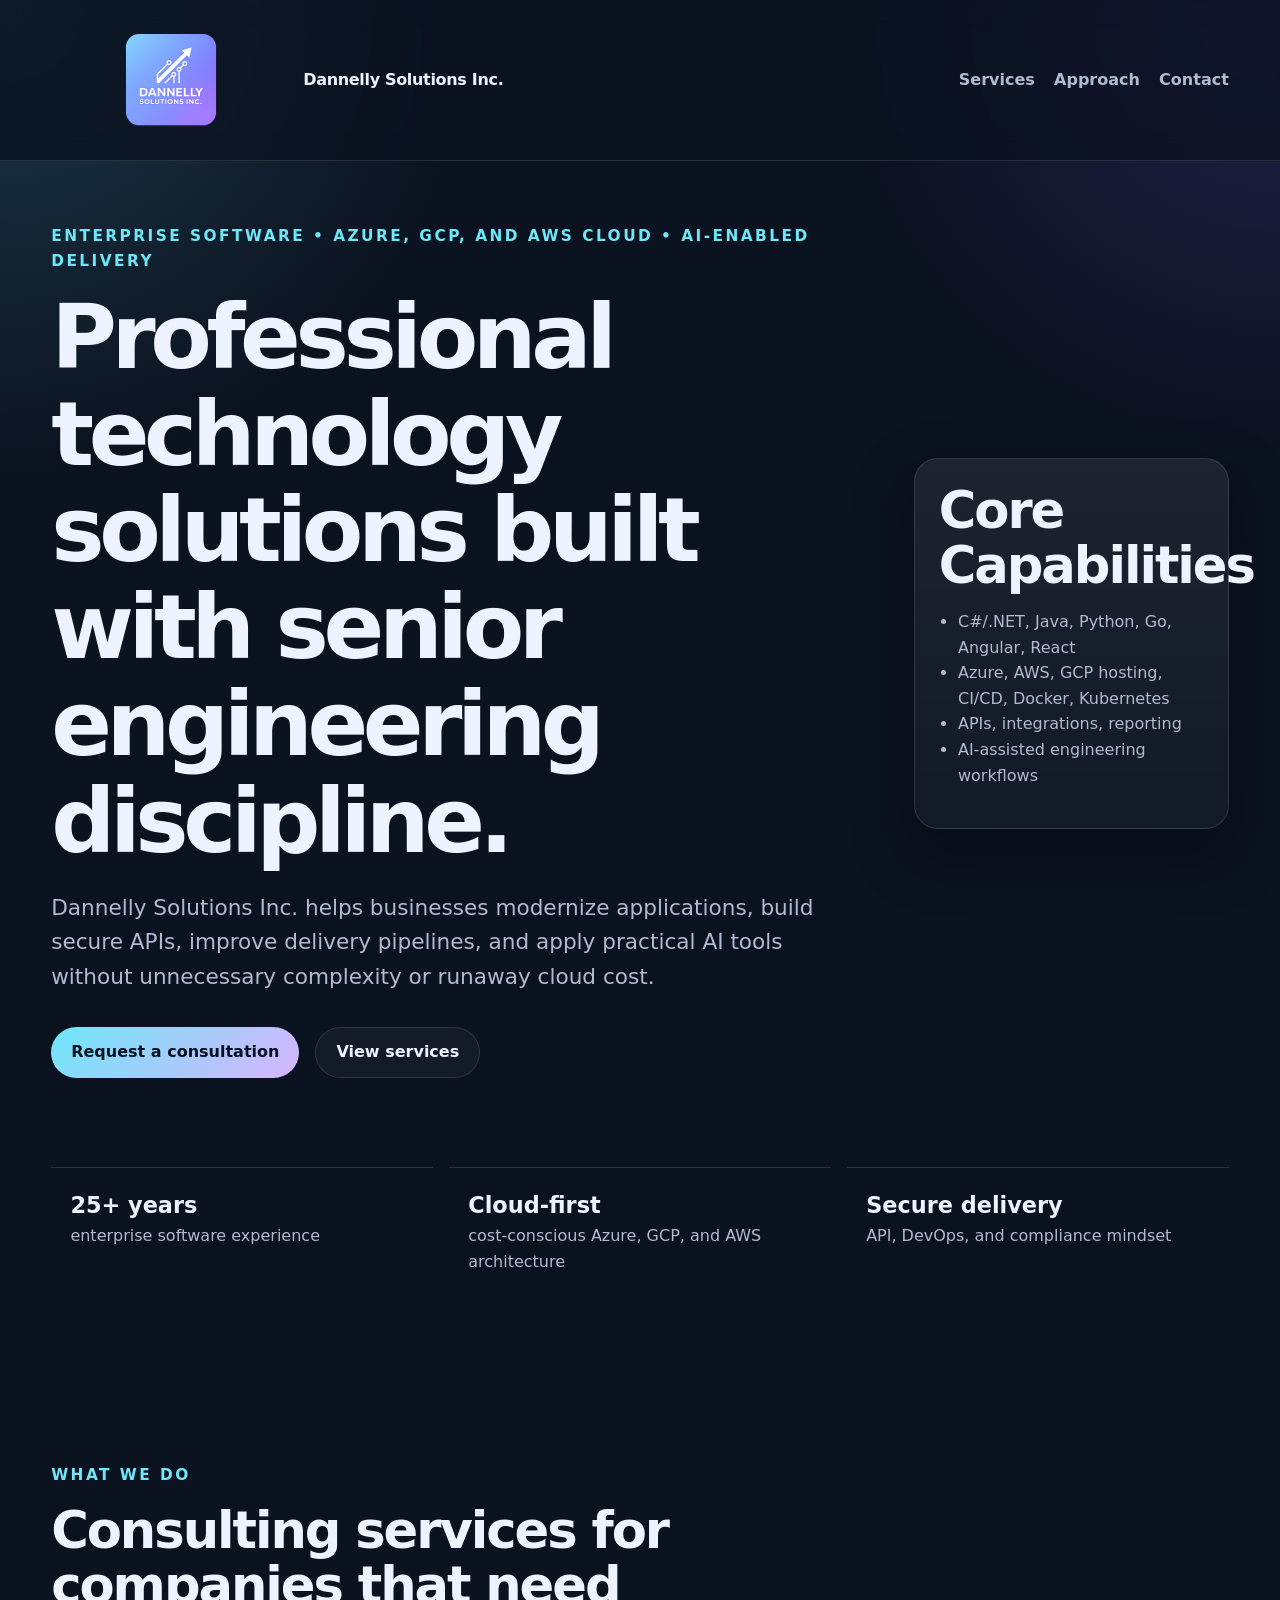
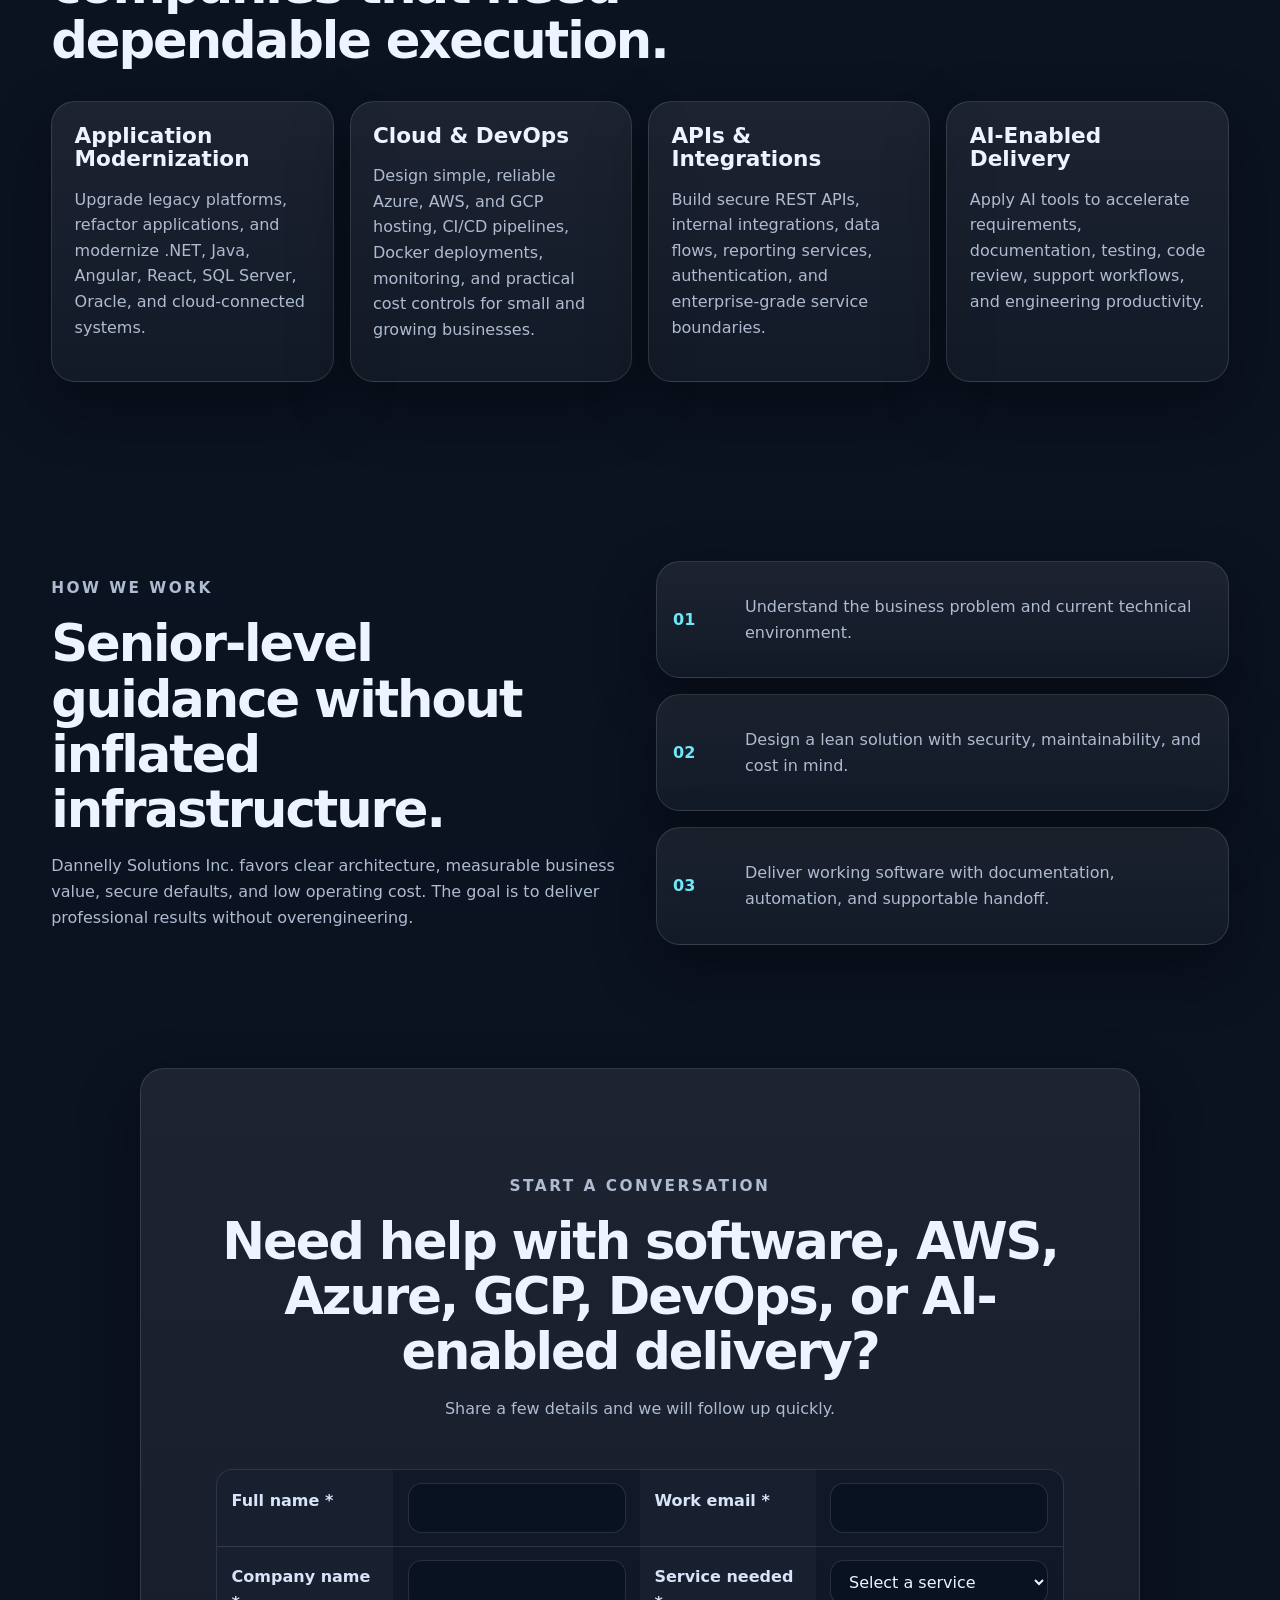
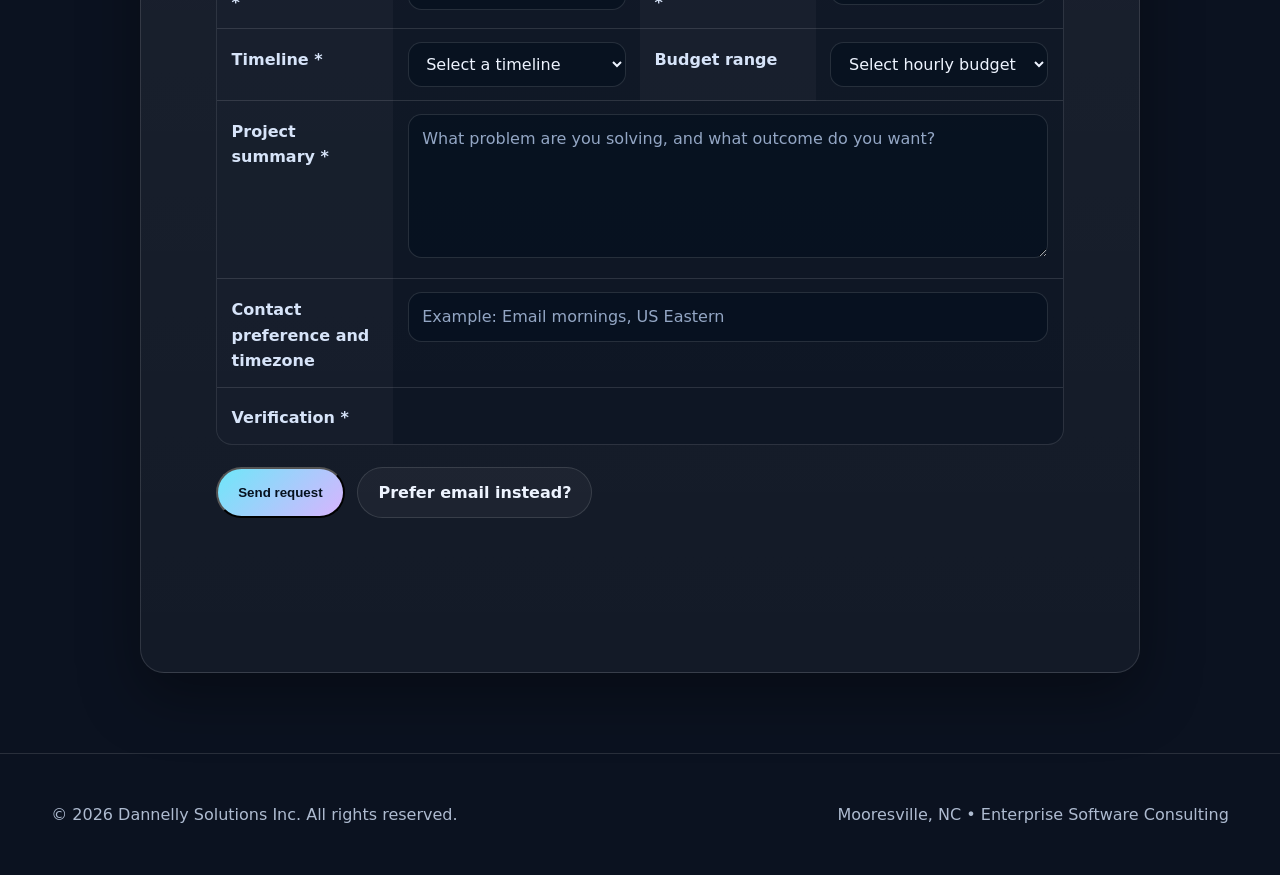
==== index.html @ 86d15da1 "Add Bot Protecter" ====
<!doctype html>
<html lang="en">
<head>
  <meta charset="utf-8" />
  <meta name="viewport" content="width=device-width, initial-scale=1" />
  <title>Dannelly Solutions Inc. | Enterprise Software, Cloud & AI Consulting</title>
  <meta name="description" content="Dannelly Solutions Inc. helps companies build secure enterprise software, cloud platforms, APIs, DevOps pipelines, and practical AI-enabled solutions." />
  <meta name="theme-color" content="#0b1220" />
  <meta property="og:title" content="Dannelly Solutions Inc." />
  <meta property="og:description" content="Enterprise software, cloud, DevOps, and AI consulting built with senior engineering discipline." />
  <meta property="og:type" content="website" />
  <link rel="icon" href="favicon.svg" type="image/svg+xml" />
  <link rel="stylesheet" href="styles.css" />
  <script src="https://challenges.cloudflare.com/turnstile/v0/api.js" async defer></script>
</head>
<!-- Google tag (gtag.js) -->
<script async src="https://www.googletagmanager.com/gtag/js?id=G-MK1NPN5N6N"></script>
<script>
  window.dataLayer = window.dataLayer || [];
  function gtag(){dataLayer.push(arguments);}
  gtag('js', new Date());

  gtag('config', 'G-MK1NPN5N6N');
</script>
<body>
  <a class="skip-link" href="#main-content">Skip to main content</a>
  <header class="site-header">
    <a class="brand" href="#main-content" aria-label="Dannelly Solutions Inc. home">
      <img class="brand-logo" src="images/DannellySolutions_Logo.png" alt="Dannelly Solutions Inc. logo" decoding="async" />
      <span>Dannelly Solutions Inc.</span>
    </a>
    <nav aria-label="Primary navigation">
      <a href="#services">Services</a>
      <a href="#approach">Approach</a>
      <a href="#contact">Contact</a>
    </nav>
  </header>

  <main id="main-content" tabindex="-1">
    <section class="hero">
      <div class="hero-content">
        <p class="eyebrow">Enterprise software • Azure, GCP, and AWS cloud • AI-enabled delivery</p>
        <h1>Professional technology solutions built with senior engineering discipline.</h1>
        <p class="lead">Dannelly Solutions Inc. helps businesses modernize applications, build secure APIs, improve delivery pipelines, and apply practical AI tools without unnecessary complexity or runaway cloud cost.</p>
        <div class="hero-actions">
          <a class="button primary" href="#contact">Request a consultation</a>
          <a class="button secondary" href="#services">View services</a>
        </div>
      </div>
      <aside class="hero-card" aria-label="Core capabilities">
        <h2>Core Capabilities</h2>
        <ul>
          <li>C#/.NET, Java, Python, Go, Angular, React</li>
          <li>Azure, AWS, GCP hosting, CI/CD, Docker, Kubernetes</li>
          <li>APIs, integrations, reporting</li>
          <li>AI-assisted engineering workflows</li>
        </ul>
      </aside>
    </section>

    <section class="trust-strip" aria-label="Company strengths">
      <div><strong>25+ years</strong><span>enterprise software experience</span></div>
      <div><strong>Cloud-first</strong><span>cost-conscious Azure, GCP, and AWS architecture</span></div>
      <div><strong>Secure delivery</strong><span>API, DevOps, and compliance mindset</span></div>
    </section>

    <section id="services" class="section">
      <div class="section-heading">
        <p class="eyebrow">What we do</p>
        <h2>Consulting services for companies that need dependable execution.</h2>
      </div>
      <div class="grid cards">
        <article class="card">
          <h3>Application Modernization</h3>
          <p>Upgrade legacy platforms, refactor applications, and modernize .NET, Java, Angular, React, SQL Server, Oracle, and cloud-connected systems.</p>
        </article>
        <article class="card">
          <h3>Cloud & DevOps</h3>
          <p>Design simple, reliable Azure, AWS, and GCP hosting, CI/CD pipelines, Docker deployments, monitoring, and practical cost controls for small and growing businesses.</p>
        </article>
        <article class="card">
          <h3>APIs & Integrations</h3>
          <p>Build secure REST APIs, internal integrations, data flows, reporting services, authentication, and enterprise-grade service boundaries.</p>
        </article>
        <article class="card">
          <h3>AI-Enabled Delivery</h3>
          <p>Apply AI tools to accelerate requirements, documentation, testing, code review, support workflows, and engineering productivity.</p>
        </article>
      </div>
    </section>

    <section id="approach" class="section split">
      <div>
        <p class="eyebrow">How we work</p>
        <h2>Senior-level guidance without inflated infrastructure.</h2>
        <p>Dannelly Solutions Inc. favors clear architecture, measurable business value, secure defaults, and low operating cost. The goal is to deliver professional results without overengineering.</p>
      </div>
      <div class="steps">
        <div><span>01</span><p>Understand the business problem and current technical environment.</p></div>
        <div><span>02</span><p>Design a lean solution with security, maintainability, and cost in mind.</p></div>
        <div><span>03</span><p>Deliver working software with documentation, automation, and supportable handoff.</p></div>
      </div>
    </section>

    <section class="section cta" id="contact">
      <p class="eyebrow">Start a conversation</p>
      <h2>Need help with software, AWS, Azure, GCP, DevOps, or AI-enabled delivery?</h2>
      <p>Share a few details and we will follow up quickly.</p>
      <form
        id="contact-form"
        class="contact-form"
        data-endpoint="https://mxf6jquxuvpt3nvyy5bwozd43y0zjifv.lambda-url.us-east-1.on.aws/"
        novalidate
      >
        <input type="hidden" id="started-at" name="startedAt" value="" />
        <div class="honeypot-field" aria-hidden="true">
          <label for="company-site">Leave this field empty</label>
          <input type="text" id="company-site" name="companySite" tabindex="-1" autocomplete="off" />
        </div>

        <table class="contact-table">
          <tbody>
            <tr>
              <th scope="row"><label for="full-name">Full name *</label></th>
              <td><input id="full-name" name="fullName" type="text" required minlength="2" maxlength="80" autocomplete="name" /></td>
              <th scope="row"><label for="work-email">Work email *</label></th>
              <td><input id="work-email" name="workEmail" type="email" required maxlength="120" autocomplete="email" /></td>
            </tr>
            <tr>
              <th scope="row"><label for="company-name">Company name *</label></th>
              <td><input id="company-name" name="companyName" type="text" required minlength="2" maxlength="100" autocomplete="organization" /></td>
              <th scope="row"><label for="service-type">Service needed *</label></th>
              <td>
                <select id="service-type" name="serviceType" required>
                  <option value="">Select a service</option>
                  <option value="App modernization">App modernization</option>
                  <option value="Cloud/DevOps">Cloud/DevOps</option>
                  <option value="API/Integration">API/Integration</option>
                  <option value="AI enablement">AI enablement</option>
                  <option value="Other">Other</option>
                </select>
              </td>
            </tr>
            <tr>
              <th scope="row"><label for="timeline">Timeline *</label></th>
              <td>
                <select id="timeline" name="timeline" required>
                  <option value="">Select a timeline</option>
                  <option value="ASAP">ASAP</option>
                  <option value="1-3 months">1-3 months</option>
                  <option value="3-6 months">3-6 months</option>
                  <option value="6+ months">6+ months</option>
                </select>
              </td>
              <th scope="row"><label for="budget-range">Budget range</label></th>
              <td>
                <select id="budget-range" name="budgetRange">
                  <option value="">Select hourly budget range</option>
                  <option value="$75-$99/hr">$75-$99/hr (minimum)</option>
                  <option value="$100-$149/hr">$100-$149/hr</option>
                  <option value="$150-$199/hr">$150-$199/hr</option>
                  <option value="$200+/hr">$200+/hr</option>
                  <option value="Project-based">Project-based (fixed bid)</option>
                  <option value="Not sure">Not sure yet</option>
                </select>
              </td>
            </tr>
            <tr>
              <th scope="row"><label for="project-summary">Project summary *</label></th>
              <td colspan="3">
                <textarea
                  id="project-summary"
                  name="projectSummary"
                  required
                  minlength="20"
                  maxlength="1500"
                  placeholder="What problem are you solving, and what outcome do you want?"
                ></textarea>
              </td>
            </tr>
            <tr>
              <th scope="row"><label for="contact-preference">Contact preference and timezone</label></th>
              <td colspan="3">
                <input
                  id="contact-preference"
                  name="contactPreference"
                  type="text"
                  maxlength="120"
                  placeholder="Example: Email mornings, US Eastern"
                />
              </td>
            </tr>
            <tr>
              <th scope="row"><label for="turnstile-widget">Verification *</label></th>
              <td colspan="3">
                <div
                  id="turnstile-widget"
                  class="cf-turnstile"
                  data-sitekey="REPLACE_WITH_TURNSTILE_SITE_KEY"
                  data-theme="dark"
                  data-response-field-name="cf-turnstile-response"
                ></div>
              </td>
            </tr>
          </tbody>
        </table>

        <div class="contact-form-actions">
          <button class="button primary" type="submit">Send request</button>
          <a class="button secondary" href="mailto:robert.dannelly@dannellysolutions.com?subject=Consulting%20Request%20-%20Dannelly%20Solutions%20Inc.">Prefer email instead?</a>
        </div>
        <p id="contact-status" class="contact-status" role="status" aria-live="polite"></p>
      </form>
    </section>
  </main>

  <footer>
    <p>© <span id="year"></span> Dannelly Solutions Inc. All rights reserved.</p>
    <p>Mooresville, NC • Enterprise Software Consulting</p>
  </footer>
  <script src="script.js"></script>
</body>
</html>
---- styles.css ----
:root {
  --bg: #0b1220;
  --panel: #121b2e;
  --panel-2: #172238;
  --text: #eef4ff;
  --muted: #aebbd0;
  --brand: #6ee7f9;
  --brand-2: #8b5cf6;
  --line: rgba(255,255,255,.12);
  --shadow: 0 24px 60px rgba(0,0,0,.35);
}
* { box-sizing: border-box; }
html { scroll-behavior: smooth; }
body {
  margin: 0;
  font-family: Inter, ui-sans-serif, system-ui, -apple-system, BlinkMacSystemFont, "Segoe UI", sans-serif;
  color: var(--text);
  background:
    radial-gradient(circle at top left, rgba(110,231,249,.18), transparent 30rem),
    radial-gradient(circle at top right, rgba(139,92,246,.20), transparent 28rem),
    var(--bg);
  line-height: 1.6;
}
a { color: inherit; text-decoration: none; }
.skip-link {
  position: absolute;
  left: 1rem;
  top: -4rem;
  z-index: 100;
  background: #ffffff;
  color: #06111f;
  padding: .65rem .9rem;
  border-radius: .5rem;
  font-weight: 700;
  border: 2px solid #06111f;
}
.skip-link:focus {
  top: 1rem;
}
:focus-visible {
  outline: 3px solid #6ee7f9;
  outline-offset: 3px;
}
.button:focus-visible,
.brand:focus-visible {
  outline-offset: 5px;
}
.section[id],
.cta[id] {
  scroll-margin-top: 7rem;
}
.site-header {
  position: sticky; top: 0; z-index: 10;
  display: flex; align-items: center; justify-content: space-between;
  padding: 1rem clamp(1rem, 4vw, 4rem);
  backdrop-filter: blur(14px);
  background: rgba(11,18,32,.78);
  border-bottom: 1px solid var(--line);
}
.brand { display: flex; align-items: center; gap: .75rem; font-weight: 800; letter-spacing: -.02em; }
.brand-logo {
  display: block;
  width: clamp(10rem, 26vw, 15rem);
  height: auto;
  max-height: 8rem;
  object-fit: contain;
}
.brand-mark {
  display: grid; place-items: center; width: 2.5rem; height: 2.5rem; border-radius: .8rem;
  background: linear-gradient(135deg, var(--brand), var(--brand-2)); color: #06111f; font-weight: 900;
}
nav { display: flex; gap: 1.2rem; color: var(--muted); font-weight: 600; }
nav a:hover { color: var(--text); }
nav a:focus-visible,
nav a:hover {
  text-decoration: underline;
  text-underline-offset: .2rem;
}
.hero {
  min-height: 78vh;
  display: grid; grid-template-columns: minmax(0, 1.45fr) minmax(18rem, .55fr); gap: 2rem;
  align-items: center;
  padding: clamp(1.5rem, 4vw, 3rem) clamp(1rem, 4vw, 4rem) clamp(3rem, 7vw, 7rem);
}
.eyebrow { color: var(--brand); text-transform: uppercase; font-size: .96rem; letter-spacing: .16em; font-weight: 800; }
h1, h2, h3 { line-height: 1.08; margin: 0 0 1rem; }
h1 { font-size: clamp(2.6rem, 7vw, 5.7rem); letter-spacing: -.06em; max-width: 1000px; }
h2 { font-size: clamp(2rem, 4vw, 3.4rem); letter-spacing: -.04em; }
h3 { font-size: 1.35rem; }
.lead { font-size: clamp(1.1rem, 2vw, 1.35rem); max-width: 800px; color: var(--muted); }
.hero-actions { display: flex; gap: 1rem; flex-wrap: wrap; margin-top: 2rem; }
.button { display: inline-flex; align-items: center; justify-content: center; min-height: 3.2rem; padding: 0 1.25rem; border-radius: 999px; font-weight: 800; }
.button.primary { color: #06111f; background: linear-gradient(135deg, var(--brand), #d8b4fe); }
.button.secondary { border: 1px solid var(--line); color: var(--text); background: rgba(255,255,255,.04); }
.hero-card, .card, .cta, .steps div {
  background: linear-gradient(180deg, rgba(255,255,255,.075), rgba(255,255,255,.035));
  border: 1px solid var(--line); border-radius: 1.5rem; box-shadow: var(--shadow);
}
.hero-card { padding: 1.5rem; }
.hero-card ul { padding-left: 1.2rem; color: var(--muted); }
.trust-strip {
  display: grid; grid-template-columns: repeat(3, 1fr); gap: 1rem;
  padding: 0 clamp(1rem, 4vw, 4rem) 4rem;
}
.trust-strip div { padding: 1.2rem; border-top: 1px solid var(--line); }
.trust-strip strong { display: block; font-size: 1.4rem; }
.trust-strip span { color: var(--muted); }
.section { padding: clamp(3rem, 7vw, 6rem) clamp(1rem, 4vw, 4rem); }
.section-heading { max-width: 860px; margin-bottom: 2rem; }
.grid.cards { display: grid; grid-template-columns: repeat(4, 1fr); gap: 1rem; }
.card { padding: 1.4rem; }
.card p, .split p, .cta p { color: var(--muted); }
.split { display: grid; grid-template-columns: 1fr 1fr; gap: 2rem; align-items: start; }
.steps { display: grid; gap: 1rem; }
.steps div { display: grid; grid-template-columns: 3.5rem 1fr; gap: 1rem; padding: 1rem; align-items: center; }
.steps span { color: var(--brand); font-weight: 900; }
.cta { text-align: center; max-width: 1000px; margin: 2rem auto 5rem; }
.contact-form {
  margin-top: 1.5rem;
  display: grid;
  gap: 1rem;
  text-align: left;
  padding: 1.5rem;
}
.honeypot-field {
  position: absolute;
  left: -9999px;
  width: 1px;
  height: 1px;
  overflow: hidden;
}
.contact-table {
  width: 100%;
  border-collapse: separate;
  border-spacing: 0;
  border: 1px solid var(--line);
  border-radius: 1rem;
  overflow: hidden;
  background: rgba(6,17,31,.4);
}
.contact-table th,
.contact-table td {
  padding: .8rem .9rem;
  border-bottom: 1px solid var(--line);
  vertical-align: top;
}
.contact-table tr:last-child th,
.contact-table tr:last-child td {
  border-bottom: none;
}
.contact-table th {
  width: 20%;
  min-width: 11rem;
  text-align: left;
  font-weight: 700;
  color: #d7e4f9;
  background: rgba(255,255,255,.03);
}
.contact-table td {
  width: 30%;
}
.contact-table label {
  display: inline-block;
  margin-top: .3rem;
}
.contact-form input,
.contact-form select,
.contact-form textarea {
  width: 100%;
  min-height: 2.75rem;
  border-radius: .85rem;
  border: 1px solid var(--line);
  background: rgba(6,17,31,.75);
  color: var(--text);
  padding: .7rem .85rem;
  font: inherit;
}
.contact-form textarea {
  min-height: 9rem;
  resize: vertical;
}
.contact-form input::placeholder,
.contact-form textarea::placeholder {
  color: #93a6c4;
}
.contact-form input:focus,
.contact-form select:focus,
.contact-form textarea:focus {
  border-color: var(--brand);
  box-shadow: 0 0 0 3px rgba(110,231,249,.15);
  outline: none;
}
.contact-form-actions {
  display: flex;
  gap: .8rem;
  flex-wrap: wrap;
  margin-top: .4rem;
}
.contact-form button[disabled] {
  opacity: .65;
  cursor: progress;
}
.contact-status {
  min-height: 1.5rem;
  margin: 0;
  color: var(--muted);
  font-weight: 600;
}
.contact-status.is-success {
  color: #8ef7b0;
}
.contact-status.is-error {
  color: #ff9b9b;
}
footer { display: flex; justify-content: space-between; gap: 1rem; padding: 2rem clamp(1rem, 4vw, 4rem); border-top: 1px solid var(--line); color: var(--muted); flex-wrap: wrap; }
@media (max-width: 900px) {
  .site-header {
    flex-wrap: wrap;
    align-items: flex-start;
    gap: .75rem;
  }
  .hero, .split { grid-template-columns: 1fr; }
  .grid.cards, .trust-strip { grid-template-columns: 1fr; }
  .contact-table,
  .contact-table tbody,
  .contact-table tr,
  .contact-table th,
  .contact-table td {
    display: block;
    width: 100%;
  }
  .contact-table tr {
    border-bottom: 1px solid var(--line);
  }
  .contact-table tr:last-child {
    border-bottom: none;
  }
  .contact-table th,
  .contact-table td {
    border-bottom: none;
    padding: .55rem .65rem;
  }
  .contact-table th {
    min-width: 0;
    background: transparent;
    color: #deebff;
    padding-top: .9rem;
  }
  nav {
    display: flex;
    width: 100%;
    gap: .9rem;
    flex-wrap: wrap;
    justify-content: flex-start;
  }
  .brand-logo {
    width: clamp(9.5rem, 38vw, 12rem);
    max-height: 3.4rem;
  }
}

@media (prefers-reduced-motion: reduce) {
  html {
    scroll-behavior: auto;
  }
  *, *::before, *::after {
    animation-duration: .01ms !important;
    animation-iteration-count: 1 !important;
    transition-duration: .01ms !important;
  }
}
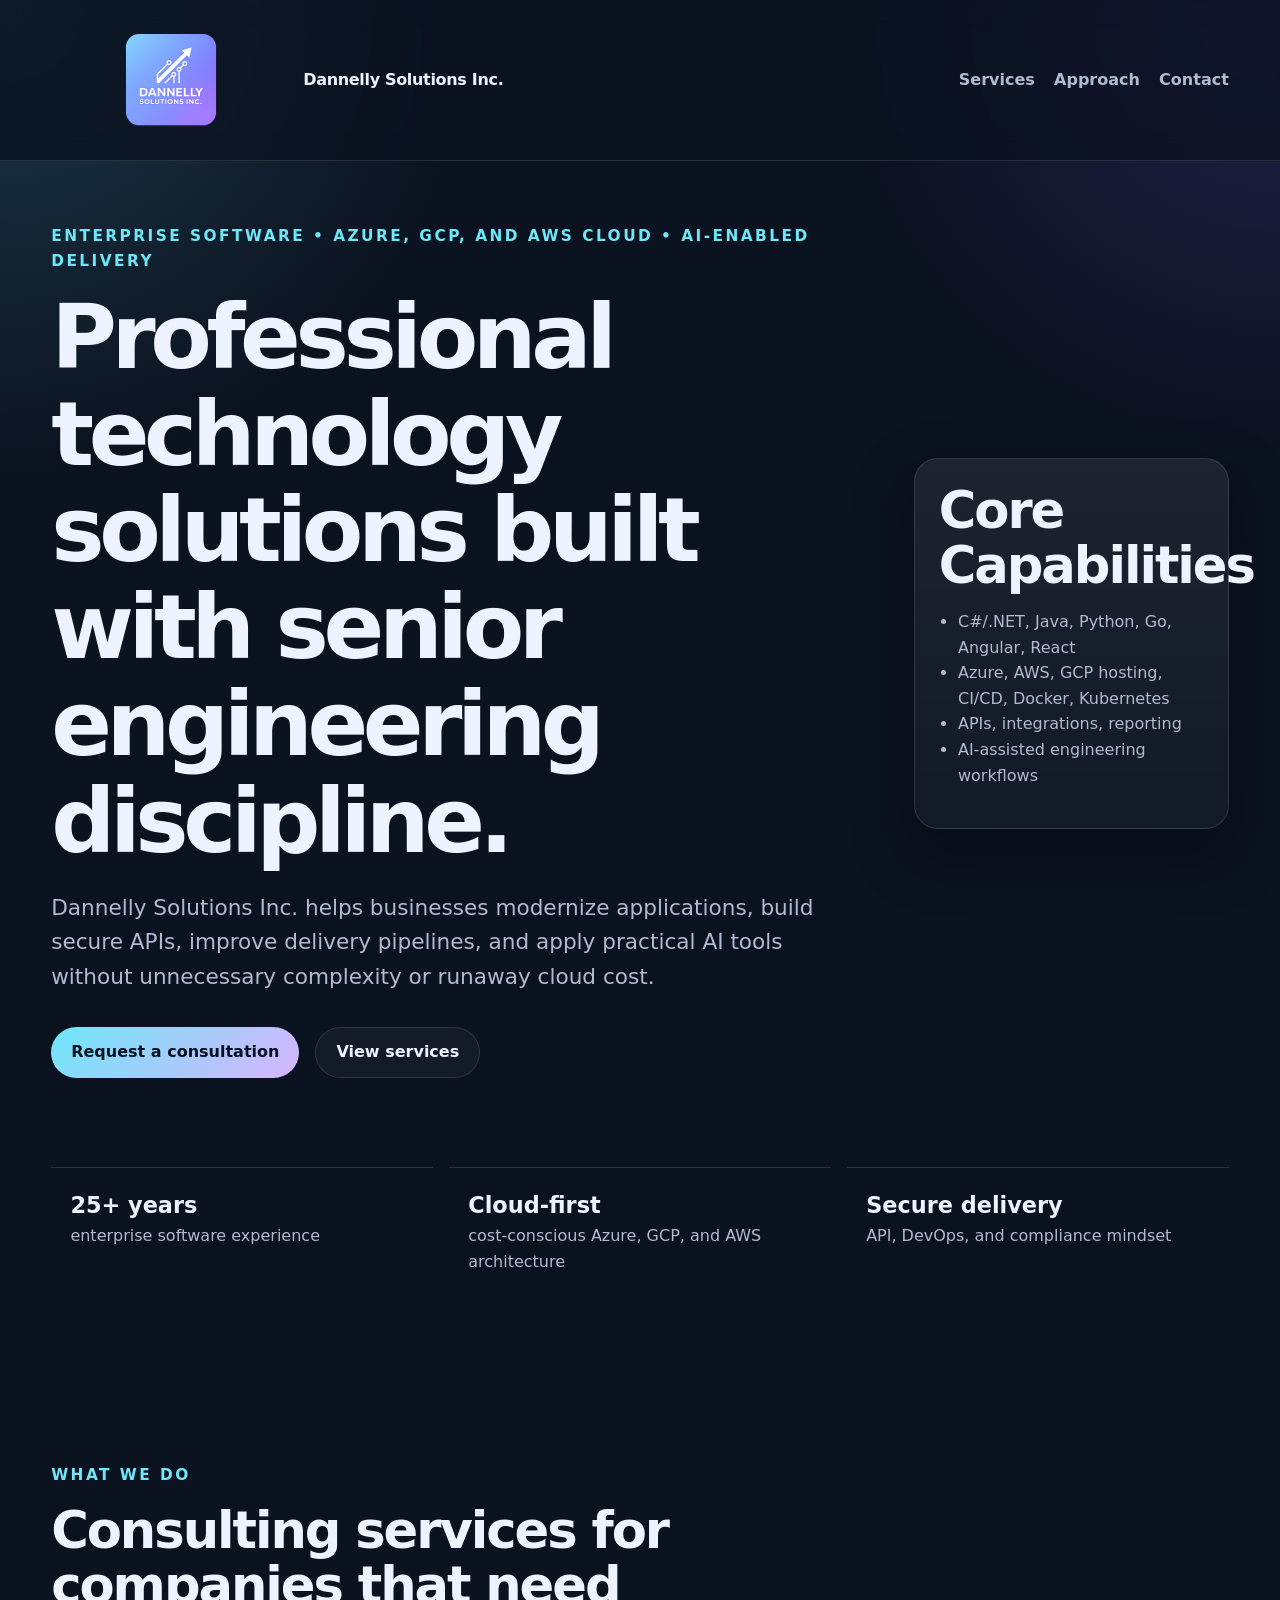
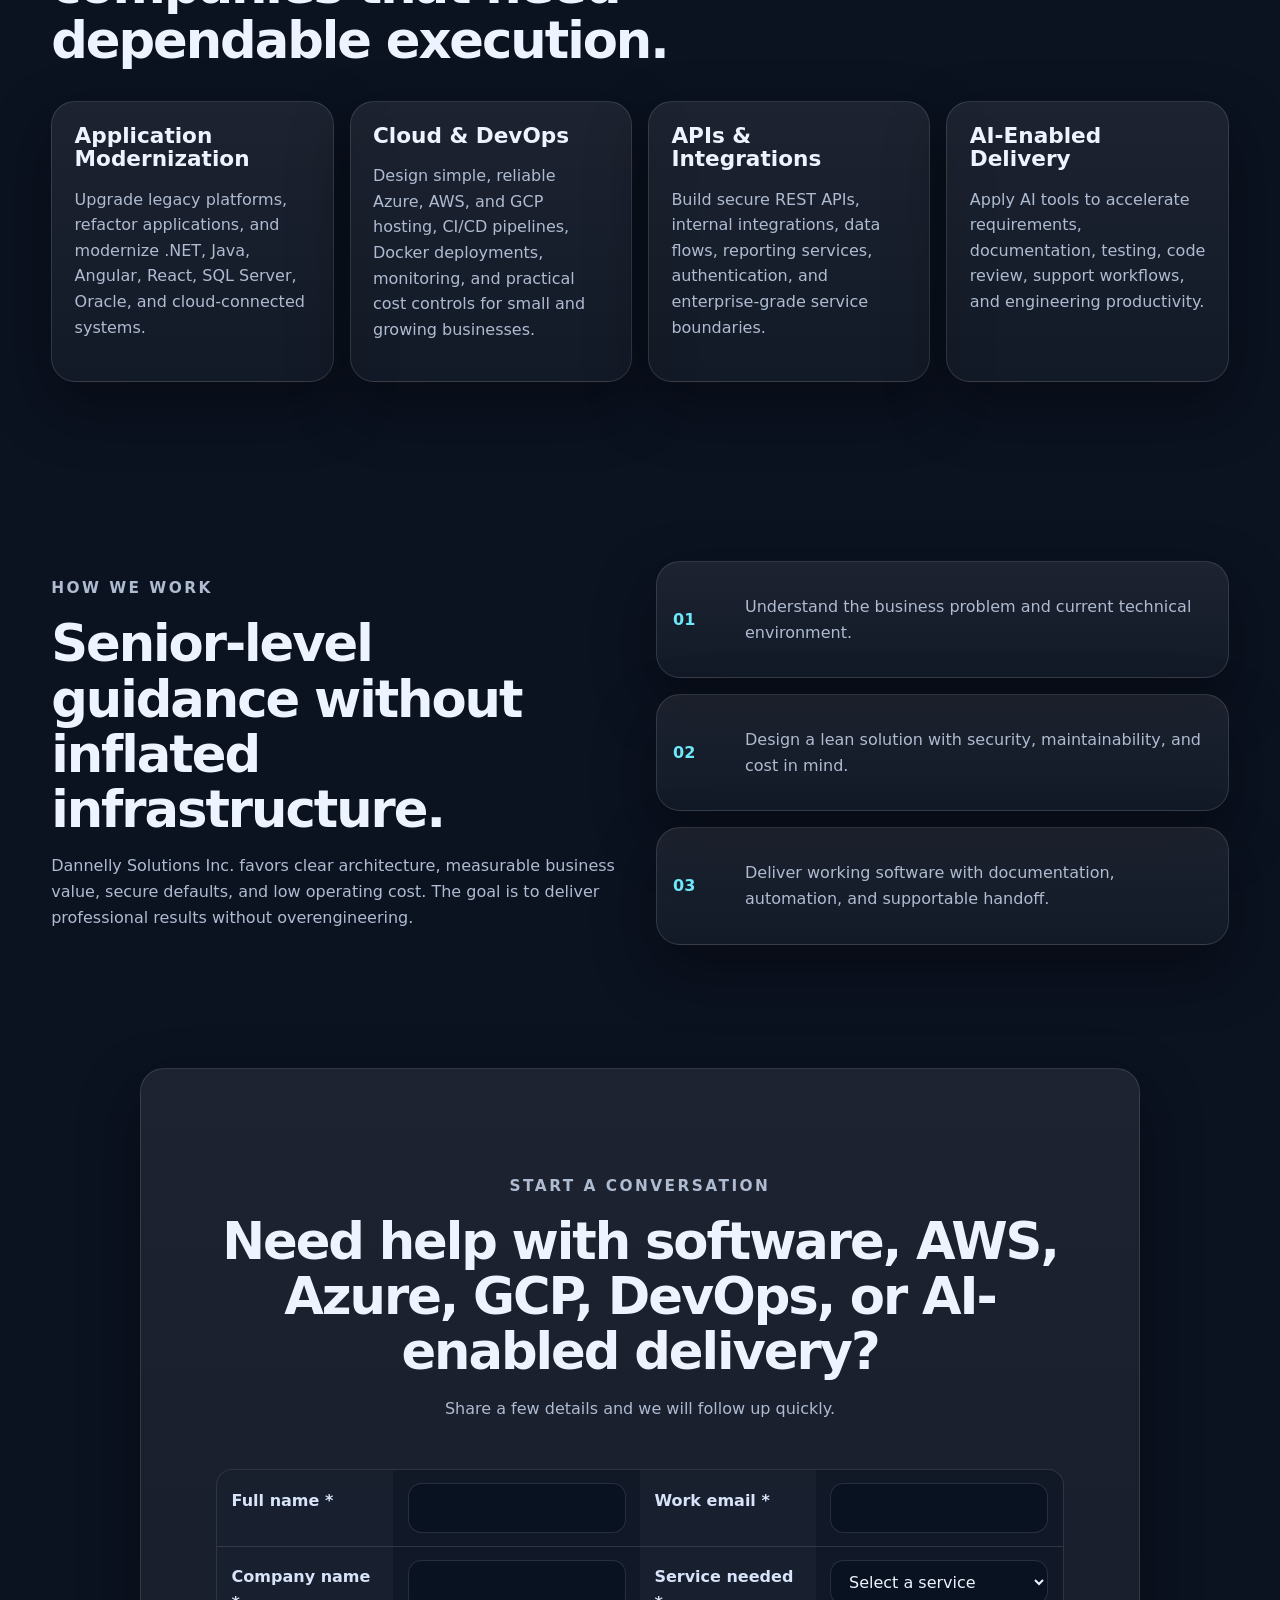
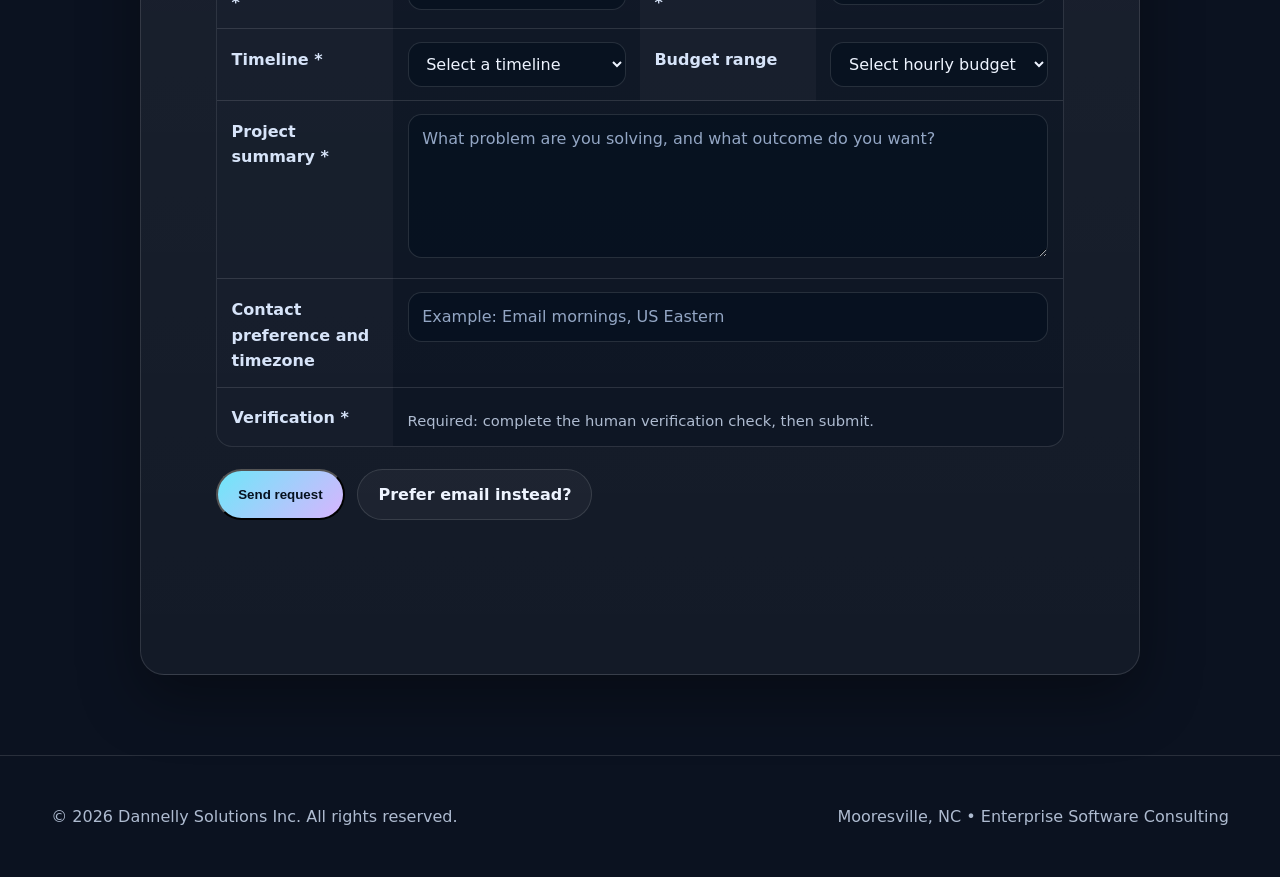
==== commit 3cab139d: "TurnStile" ====
--- a/index.html
+++ b/index.html
@@ -196,10 +196,14 @@
                 <div
                   id="turnstile-widget"
                   class="cf-turnstile"
-                  data-sitekey="REPLACE_WITH_TURNSTILE_SITE_KEY"
+                  data-sitekey="0x4AAAAAADrlhTuWQ_7l5Ua2"
                   data-theme="dark"
                   data-response-field-name="cf-turnstile-response"
+                  data-callback="onTurnstileSuccess"
+                  data-expired-callback="onTurnstileExpired"
+                  data-error-callback="onTurnstileError"
                 ></div>
+                <p class="field-help">Required: complete the human verification check, then submit.</p>
               </td>
             </tr>
           </tbody>
--- a/styles.css
+++ b/styles.css
@@ -212,6 +212,11 @@
 .contact-status.is-error {
   color: #ff9b9b;
 }
+.field-help {
+  margin: .55rem 0 0;
+  color: var(--muted);
+  font-size: .92rem;
+}
 footer { display: flex; justify-content: space-between; gap: 1rem; padding: 2rem clamp(1rem, 4vw, 4rem); border-top: 1px solid var(--line); color: var(--muted); flex-wrap: wrap; }
 @media (max-width: 900px) {
   .site-header {
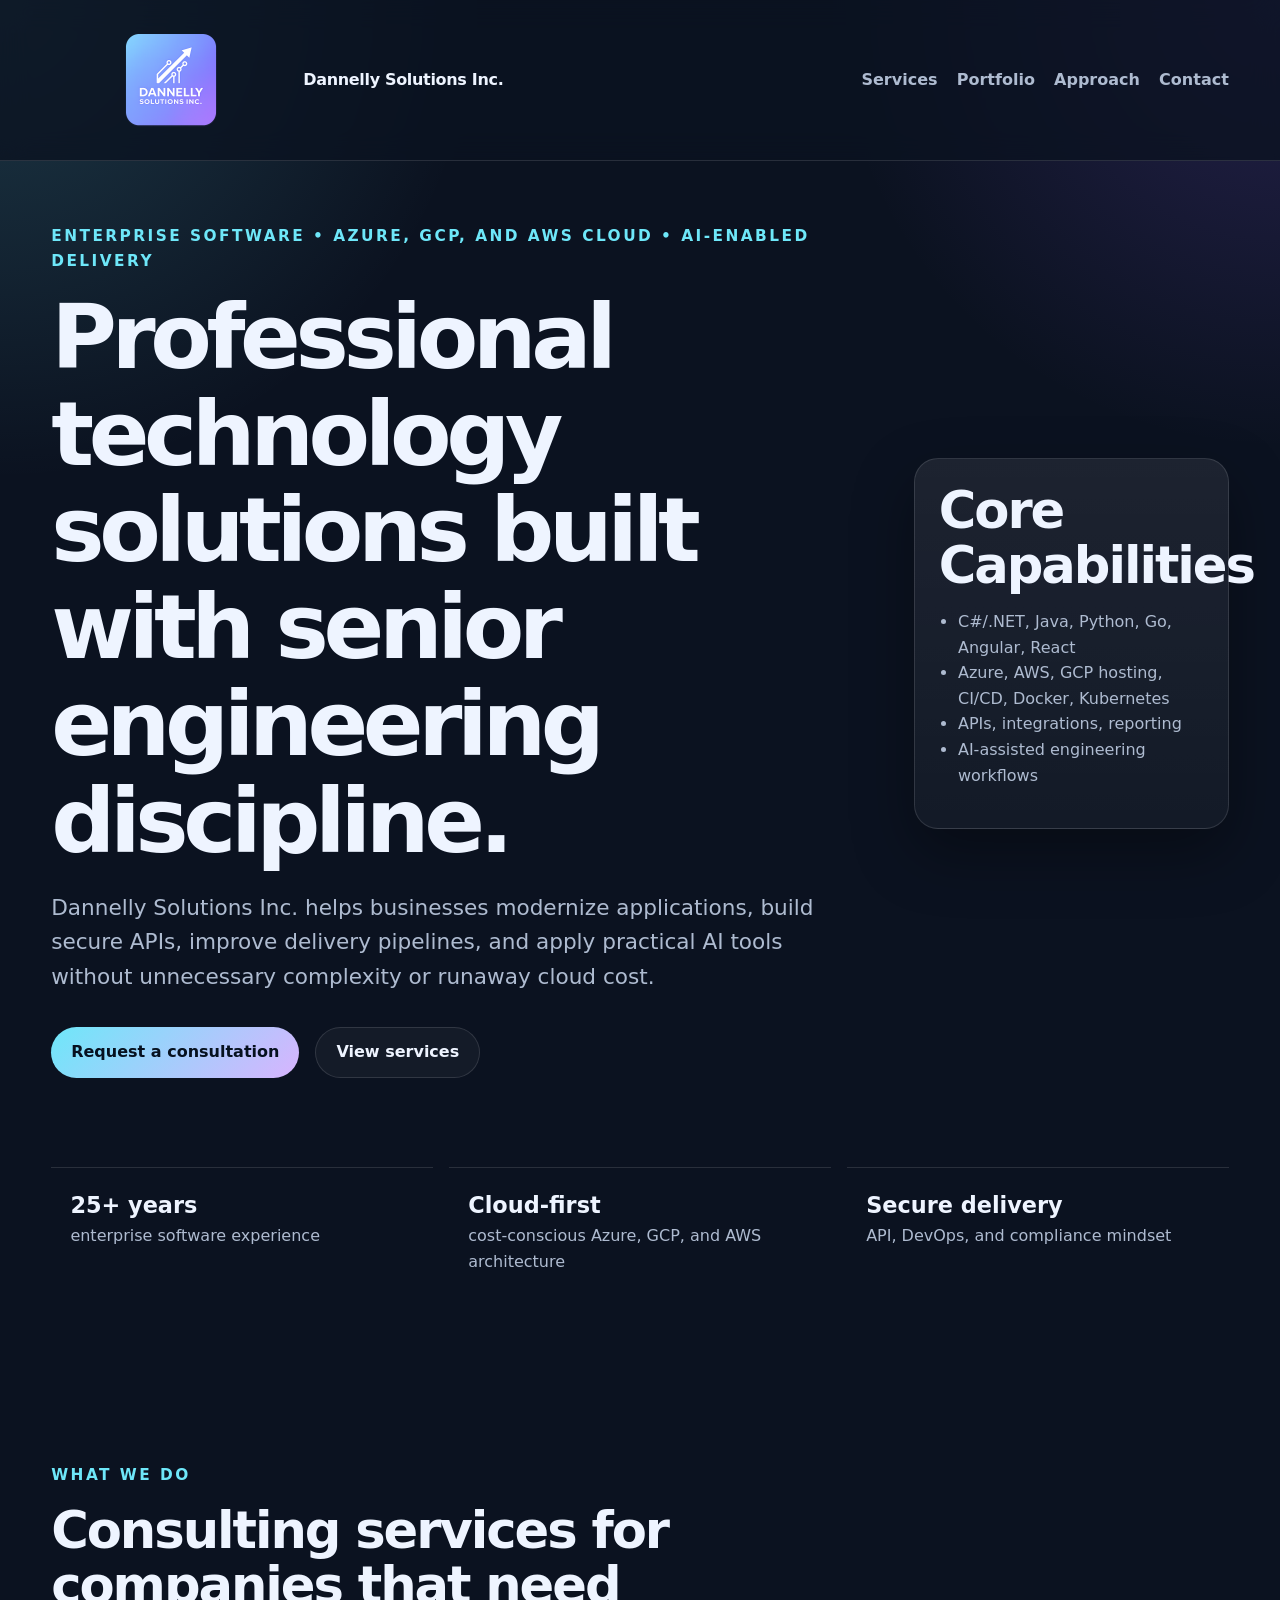
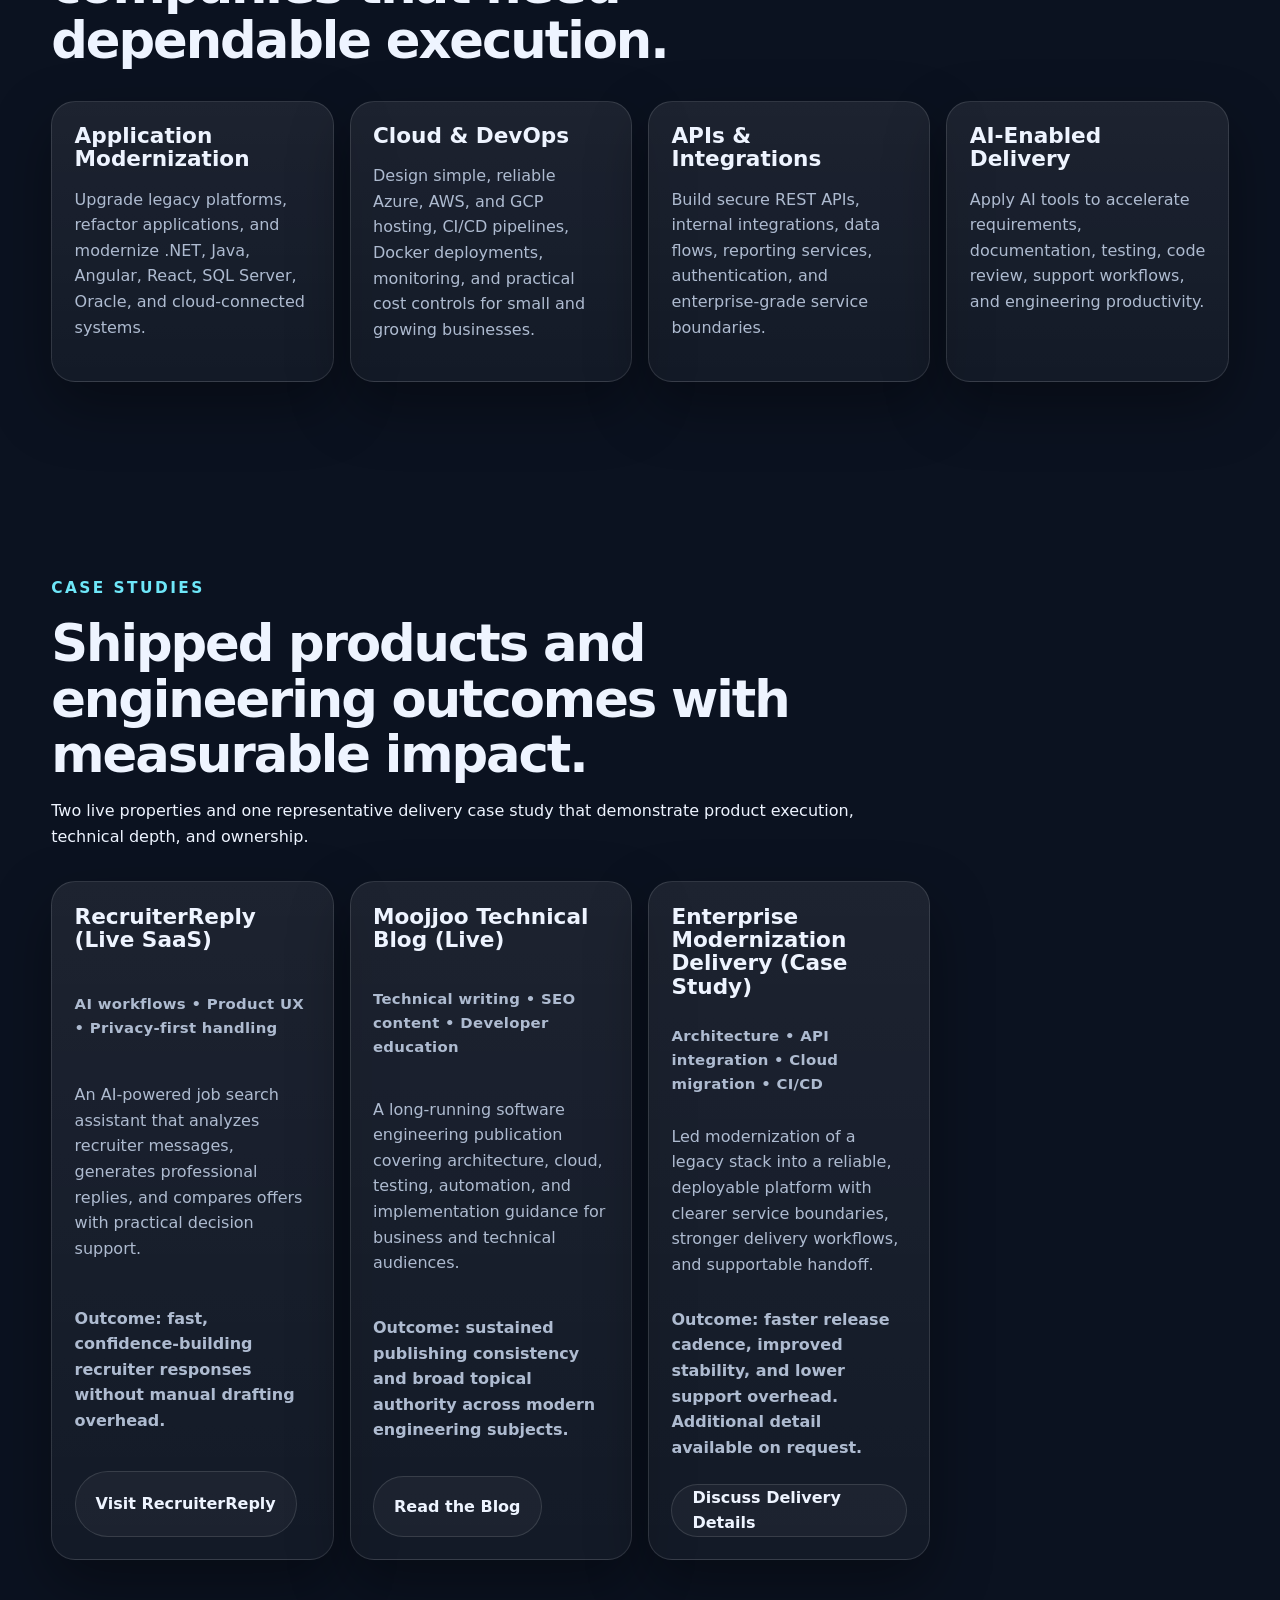
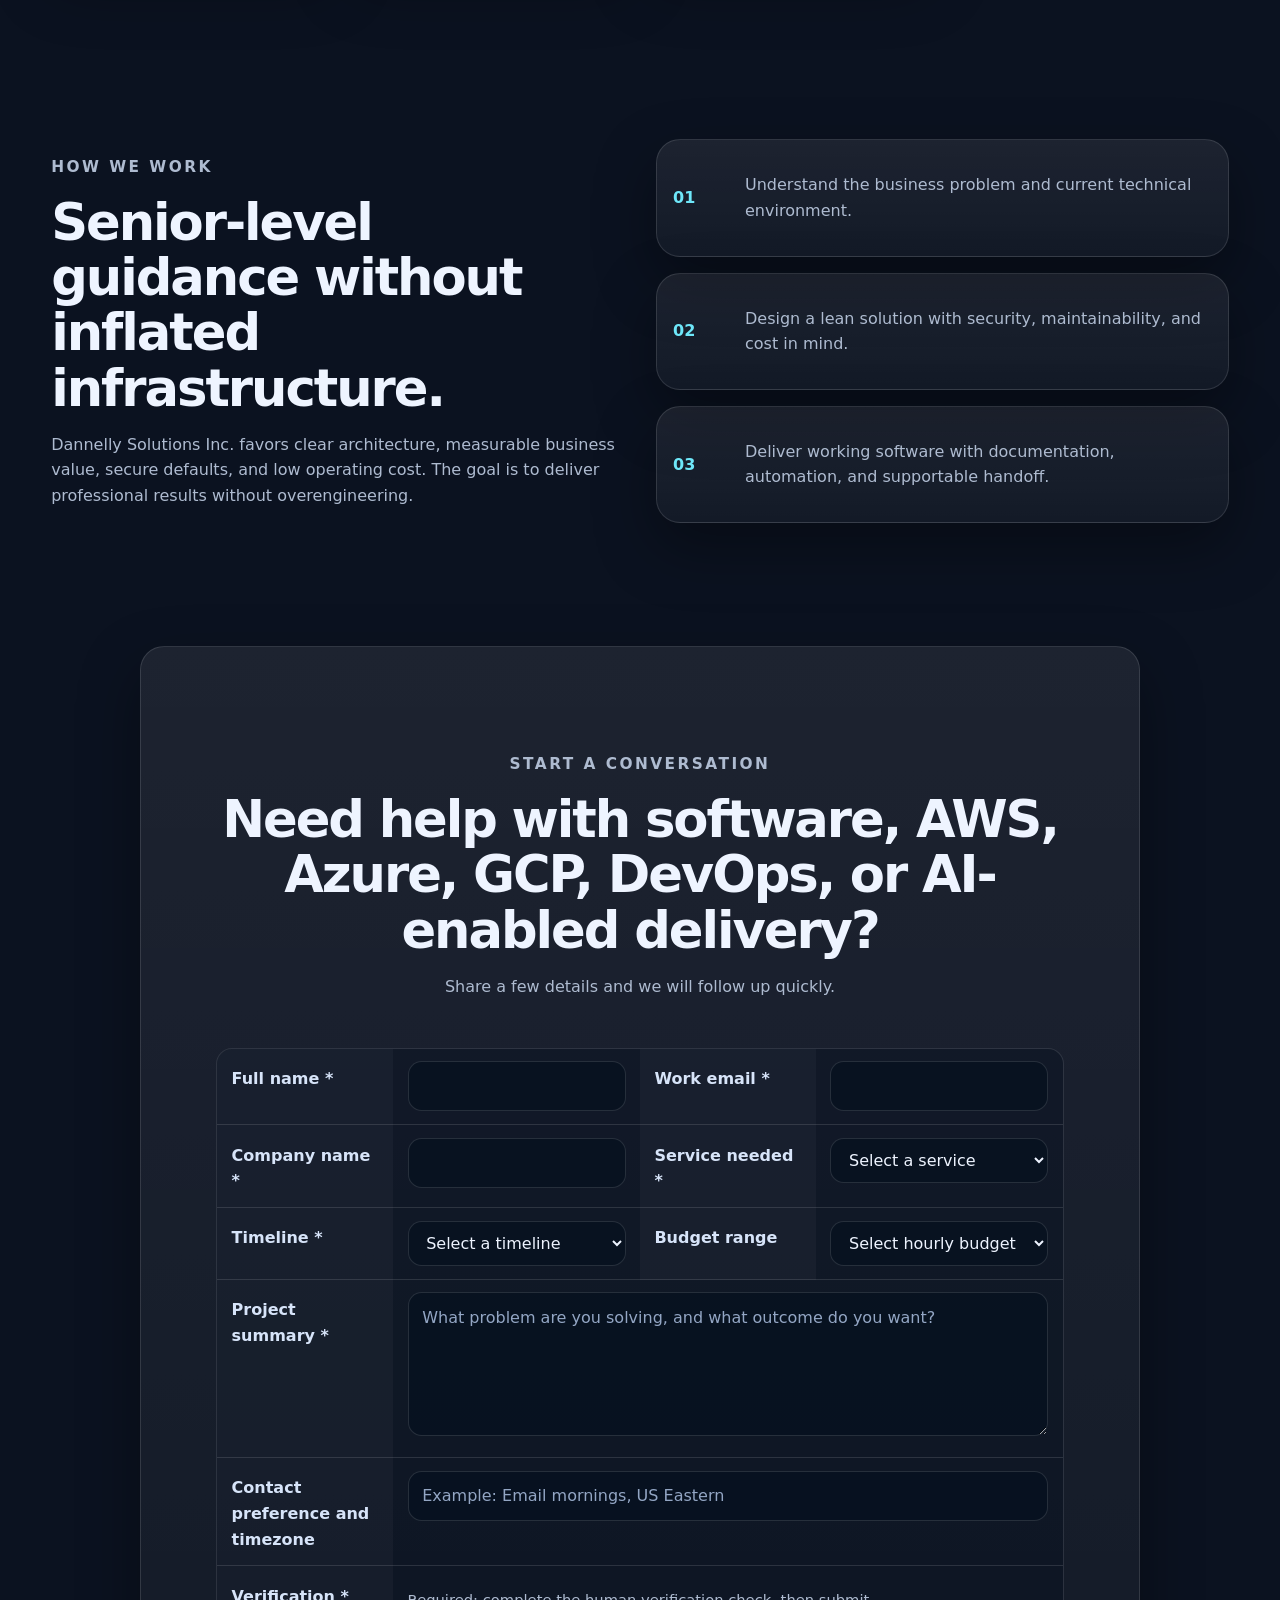
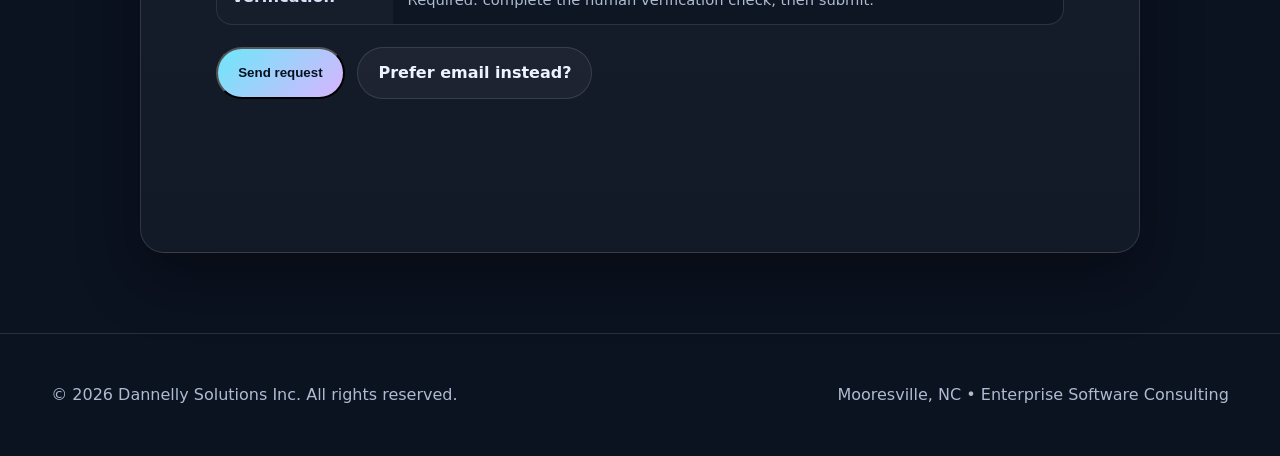
==== commit 427bf012: "Add Navigation and portfolio" ====
--- a/index.html
+++ b/index.html
@@ -31,6 +31,7 @@
     </a>
     <nav aria-label="Primary navigation">
       <a href="#services">Services</a>
+      <a href="#portfolio">Portfolio</a>
       <a href="#approach">Approach</a>
       <a href="#contact">Contact</a>
     </nav>
@@ -85,6 +86,37 @@
         <article class="card">
           <h3>AI-Enabled Delivery</h3>
           <p>Apply AI tools to accelerate requirements, documentation, testing, code review, support workflows, and engineering productivity.</p>
+        </article>
+      </div>
+    </section>
+
+    <section id="portfolio" class="section">
+      <div class="section-heading">
+        <p class="eyebrow">Case studies</p>
+        <h2>Shipped products and engineering outcomes with measurable impact.</h2>
+        <p>Two live properties and one representative delivery case study that demonstrate product execution, technical depth, and ownership.</p>
+      </div>
+      <div class="grid cards portfolio-cards">
+        <article class="card portfolio-card">
+          <h3>RecruiterReply (Live SaaS)</h3>
+          <p class="card-meta">AI workflows • Product UX • Privacy-first handling</p>
+          <p>An AI-powered job search assistant that analyzes recruiter messages, generates professional replies, and compares offers with practical decision support.</p>
+          <p class="card-impact">Outcome: fast, confidence-building recruiter responses without manual drafting overhead.</p>
+          <a class="button secondary card-link" href="https://recruiterreply.com/" target="_blank" rel="noopener noreferrer">Visit RecruiterReply</a>
+        </article>
+        <article class="card portfolio-card">
+          <h3>Moojjoo Technical Blog (Live)</h3>
+          <p class="card-meta">Technical writing • SEO content • Developer education</p>
+          <p>A long-running software engineering publication covering architecture, cloud, testing, automation, and implementation guidance for business and technical audiences.</p>
+          <p class="card-impact">Outcome: sustained publishing consistency and broad topical authority across modern engineering subjects.</p>
+          <a class="button secondary card-link" href="https://moojjoo.blogspot.com/" target="_blank" rel="noopener noreferrer">Read the Blog</a>
+        </article>
+        <article class="card portfolio-card">
+          <h3>Enterprise Modernization Delivery (Case Study)</h3>
+          <p class="card-meta">Architecture • API integration • Cloud migration • CI/CD</p>
+          <p>Led modernization of a legacy stack into a reliable, deployable platform with clearer service boundaries, stronger delivery workflows, and supportable handoff.</p>
+          <p class="card-impact">Outcome: faster release cadence, improved stability, and lower support overhead. Additional detail available on request.</p>
+          <a class="button secondary card-link" href="#contact">Discuss Delivery Details</a>
         </article>
       </div>
     </section>
--- a/styles.css
+++ b/styles.css
@@ -110,6 +110,26 @@
 .grid.cards { display: grid; grid-template-columns: repeat(4, 1fr); gap: 1rem; }
 .card { padding: 1.4rem; }
 .card p, .split p, .cta p { color: var(--muted); }
+.portfolio-card {
+  display: grid;
+  gap: .7rem;
+}
+.card-meta {
+  margin: 0;
+  color: #b9c7de;
+  font-size: .93rem;
+  font-weight: 700;
+  letter-spacing: .02em;
+}
+.card-impact {
+  margin: .15rem 0 .35rem;
+  color: #dce7f8;
+  font-weight: 600;
+}
+.card-link {
+  justify-self: start;
+  margin-top: .4rem;
+}
 .split { display: grid; grid-template-columns: 1fr 1fr; gap: 2rem; align-items: start; }
 .steps { display: grid; gap: 1rem; }
 .steps div { display: grid; grid-template-columns: 3.5rem 1fr; gap: 1rem; padding: 1rem; align-items: center; }
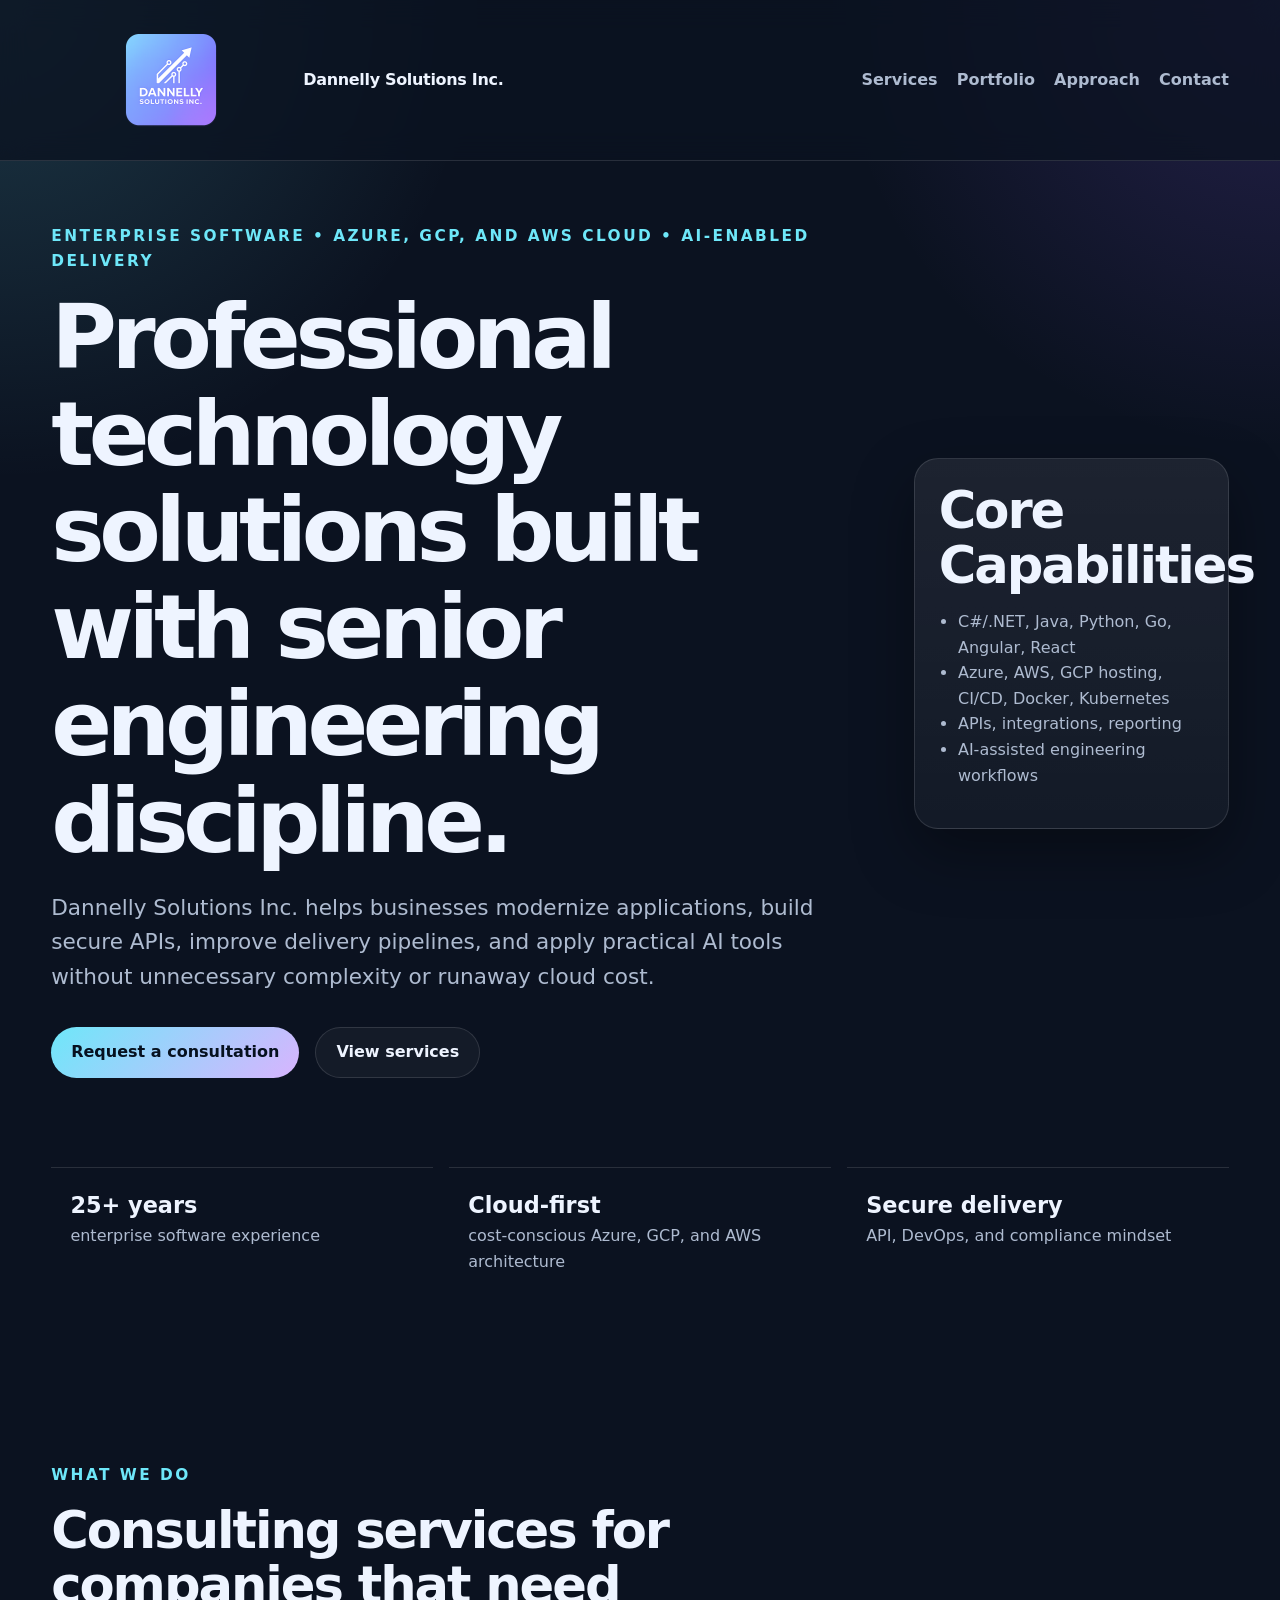
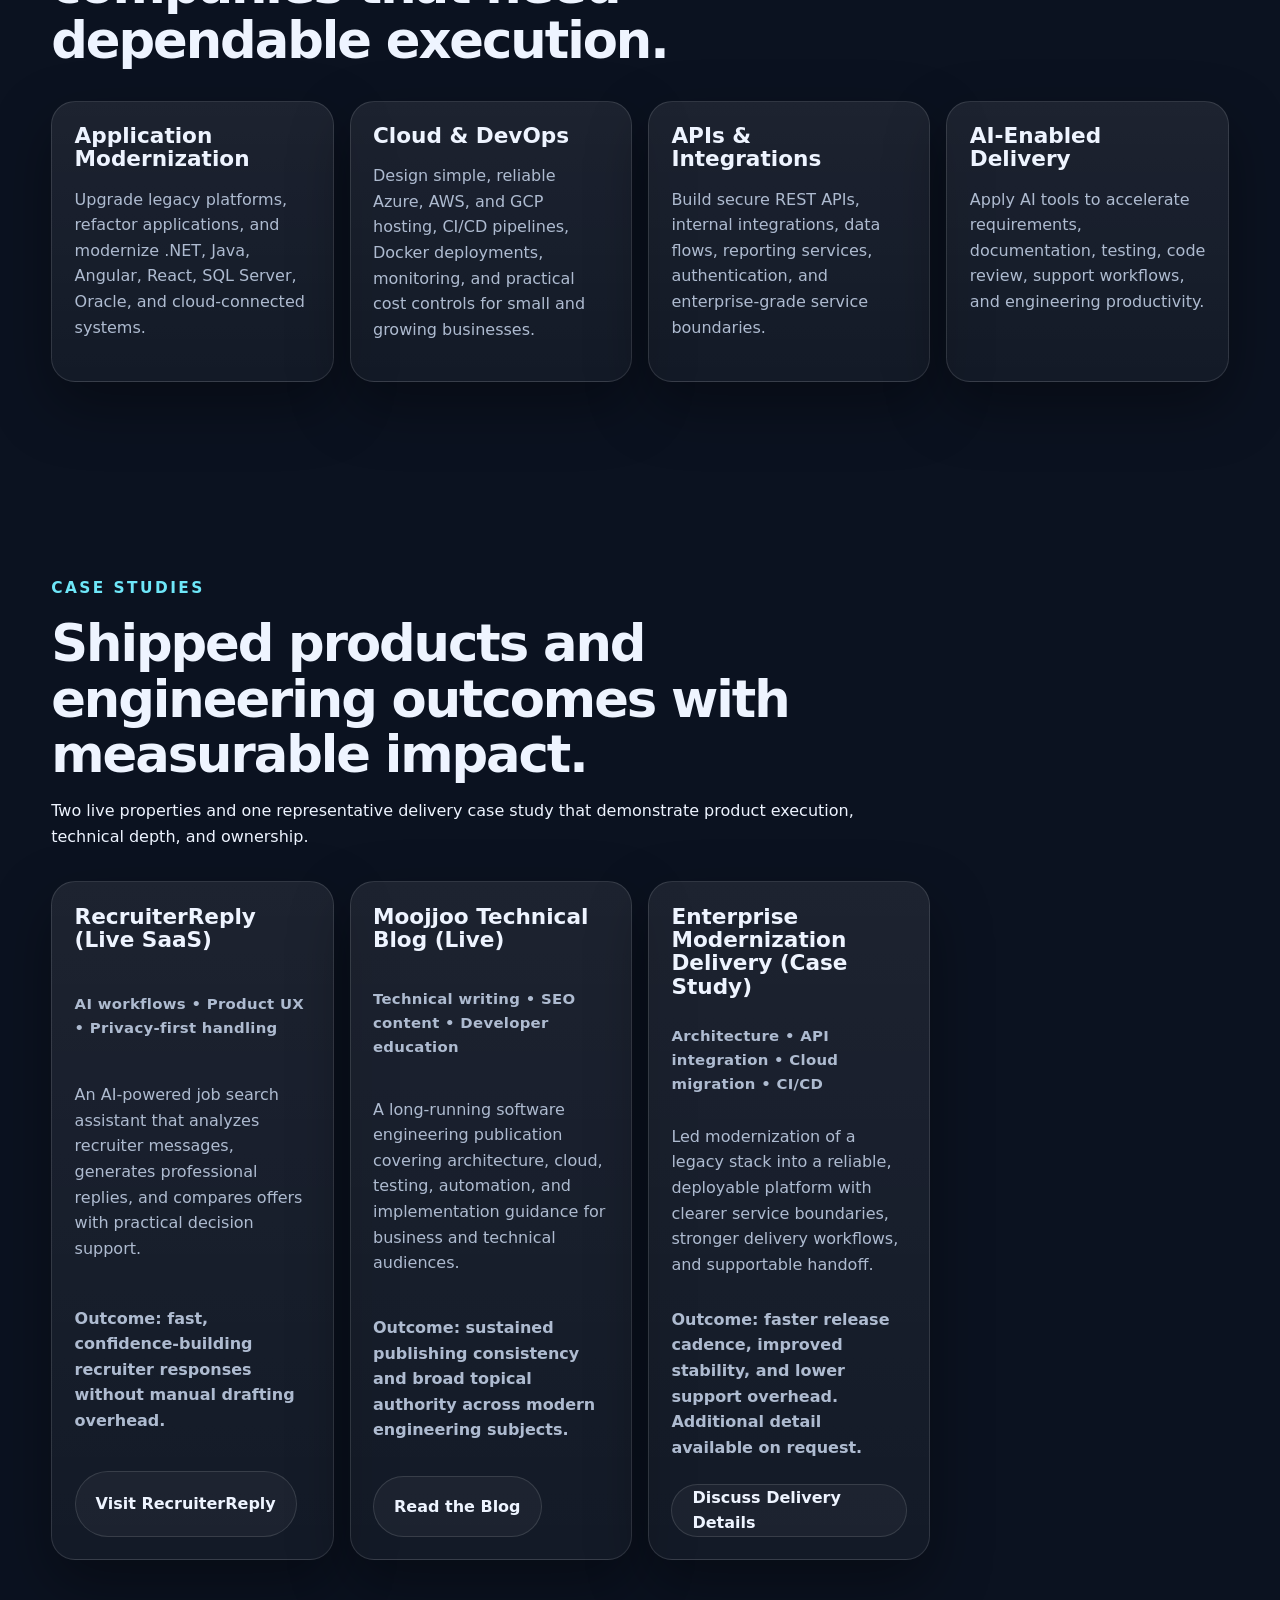
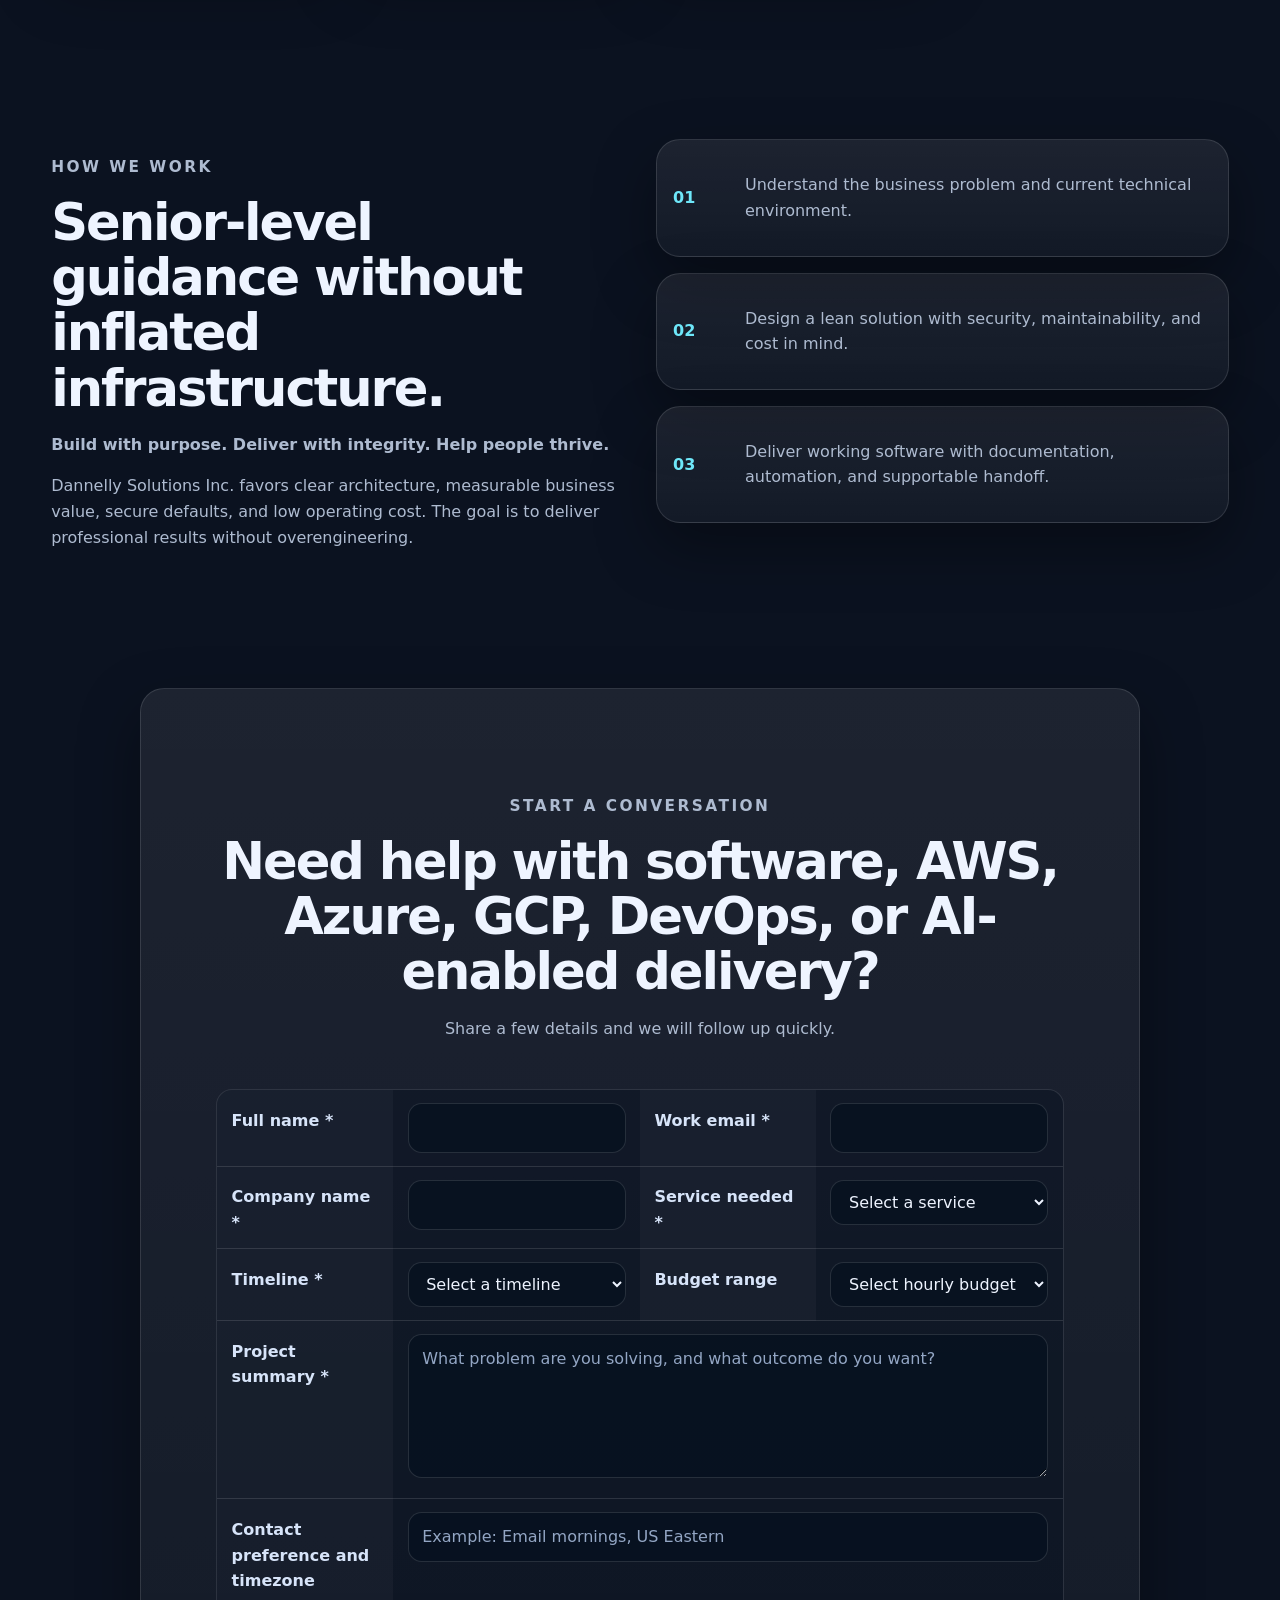
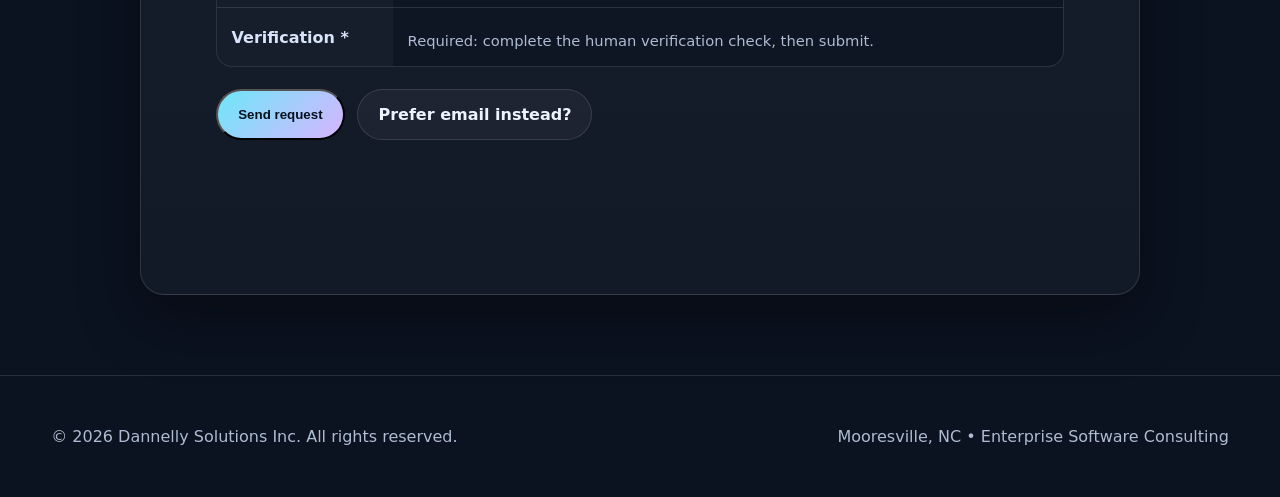
==== commit 8a4885e5: "docs: add company motto to approach section" ====
--- a/index.html
+++ b/index.html
@@ -125,6 +125,7 @@
       <div>
         <p class="eyebrow">How we work</p>
         <h2>Senior-level guidance without inflated infrastructure.</h2>
+        <p><strong>Build with purpose. Deliver with integrity. Help people thrive.</strong></p>
         <p>Dannelly Solutions Inc. favors clear architecture, measurable business value, secure defaults, and low operating cost. The goal is to deliver professional results without overengineering.</p>
       </div>
       <div class="steps">
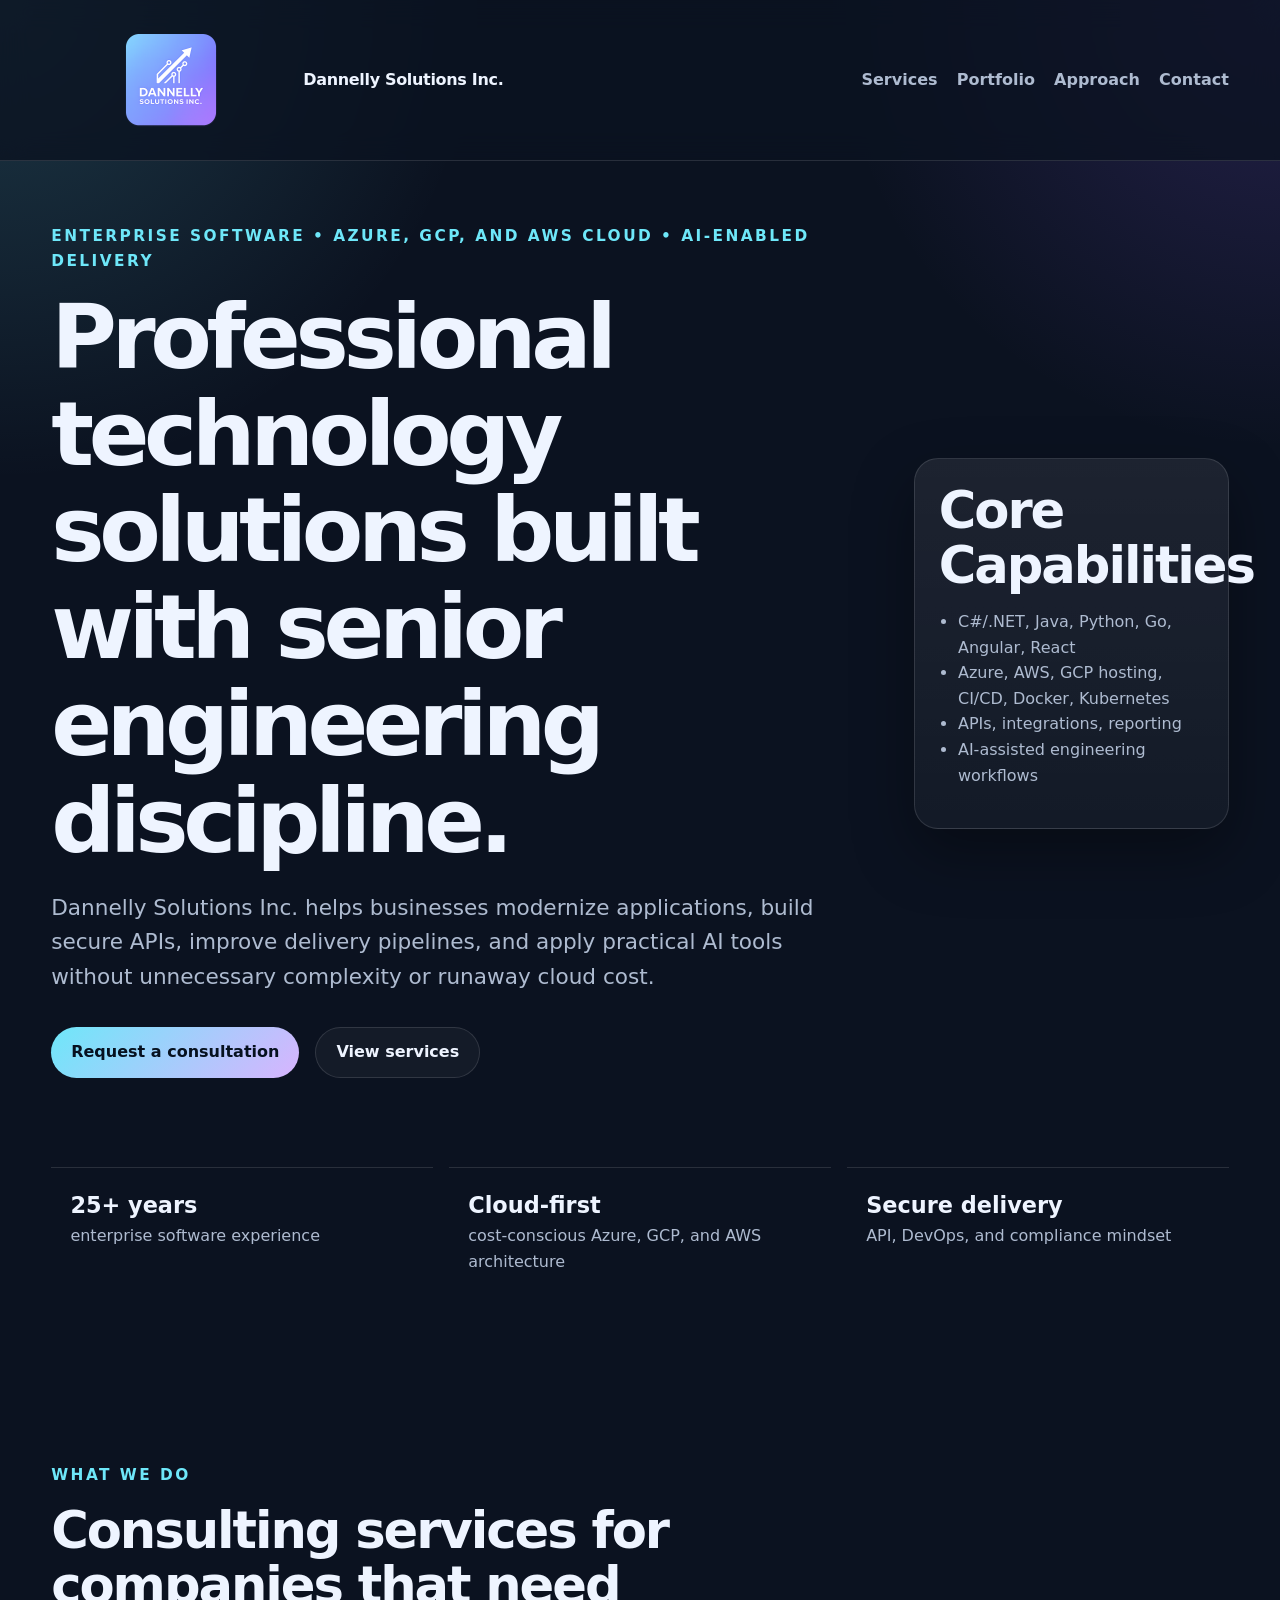
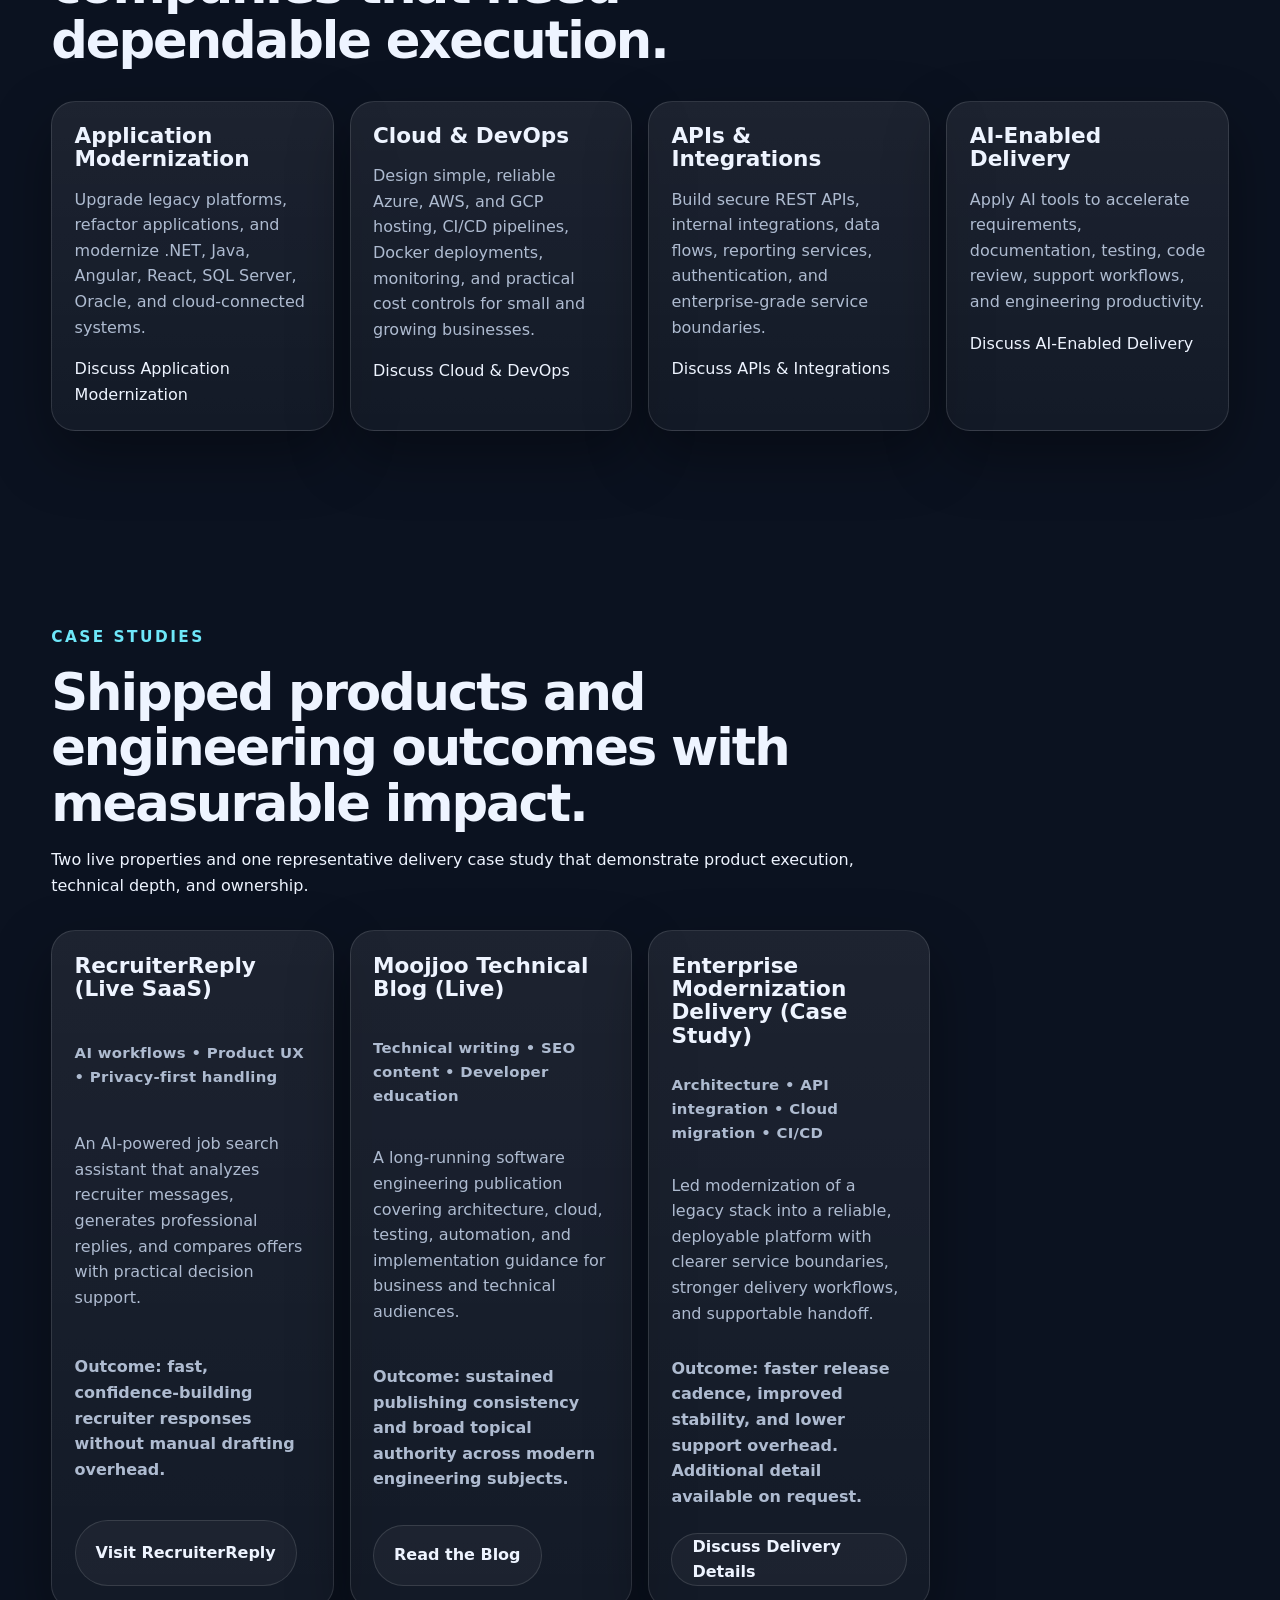
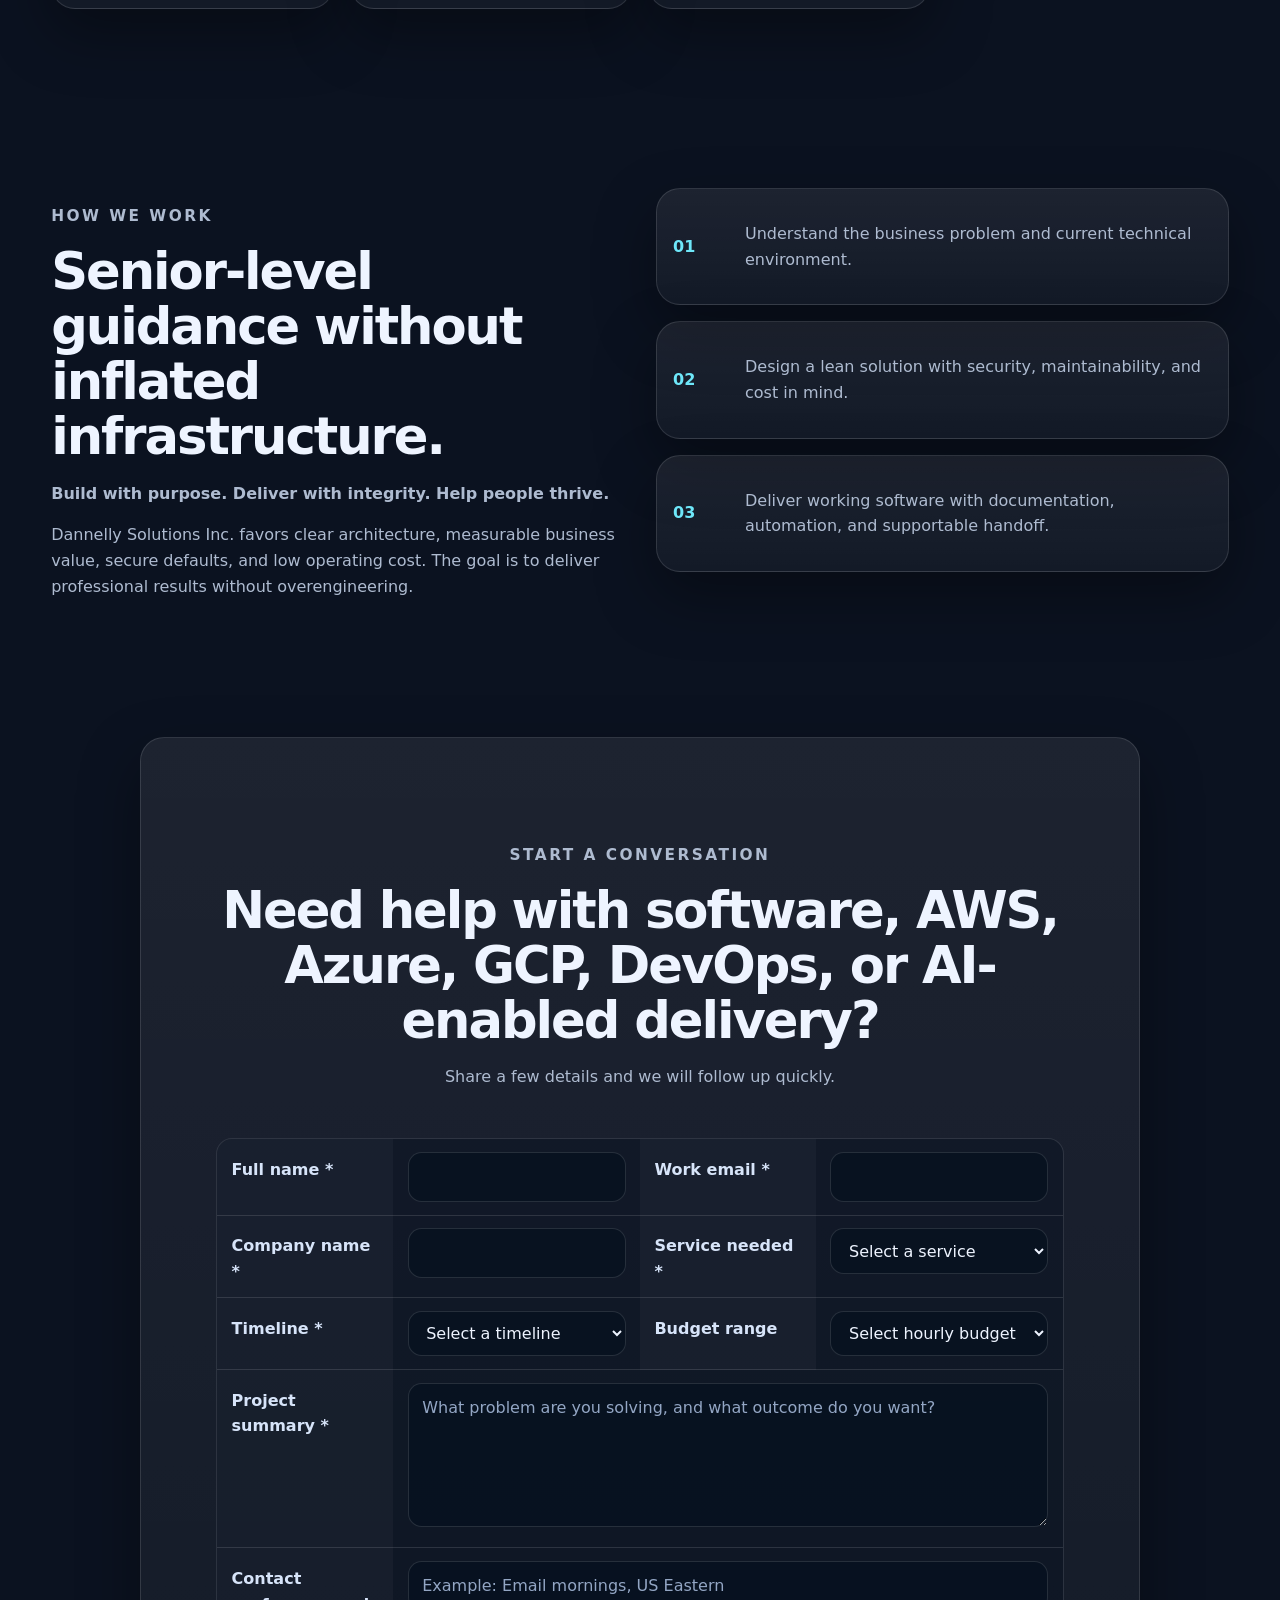
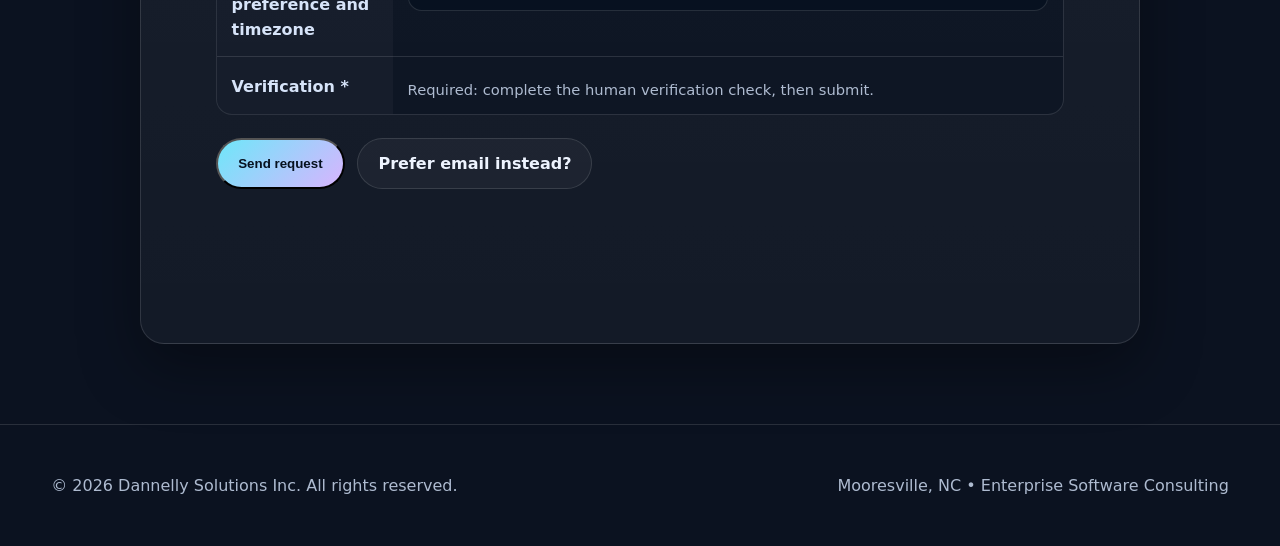
==== commit 2e202f85: "feat: preselect contact service from homepage cards" ====
--- a/index.html
+++ b/index.html
@@ -74,18 +74,22 @@
         <article class="card">
           <h3>Application Modernization</h3>
           <p>Upgrade legacy platforms, refactor applications, and modernize .NET, Java, Angular, React, SQL Server, Oracle, and cloud-connected systems.</p>
+          <a class="card-link" href="#contact" data-contact-service="App modernization">Discuss Application Modernization</a>
         </article>
         <article class="card">
           <h3>Cloud & DevOps</h3>
           <p>Design simple, reliable Azure, AWS, and GCP hosting, CI/CD pipelines, Docker deployments, monitoring, and practical cost controls for small and growing businesses.</p>
+          <a class="card-link" href="#contact" data-contact-service="Cloud/DevOps">Discuss Cloud &amp; DevOps</a>
         </article>
         <article class="card">
           <h3>APIs & Integrations</h3>
           <p>Build secure REST APIs, internal integrations, data flows, reporting services, authentication, and enterprise-grade service boundaries.</p>
+          <a class="card-link" href="#contact" data-contact-service="API/Integration">Discuss APIs &amp; Integrations</a>
         </article>
         <article class="card">
           <h3>AI-Enabled Delivery</h3>
           <p>Apply AI tools to accelerate requirements, documentation, testing, code review, support workflows, and engineering productivity.</p>
+          <a class="card-link" href="#contact" data-contact-service="AI enablement">Discuss AI-Enabled Delivery</a>
         </article>
       </div>
     </section>
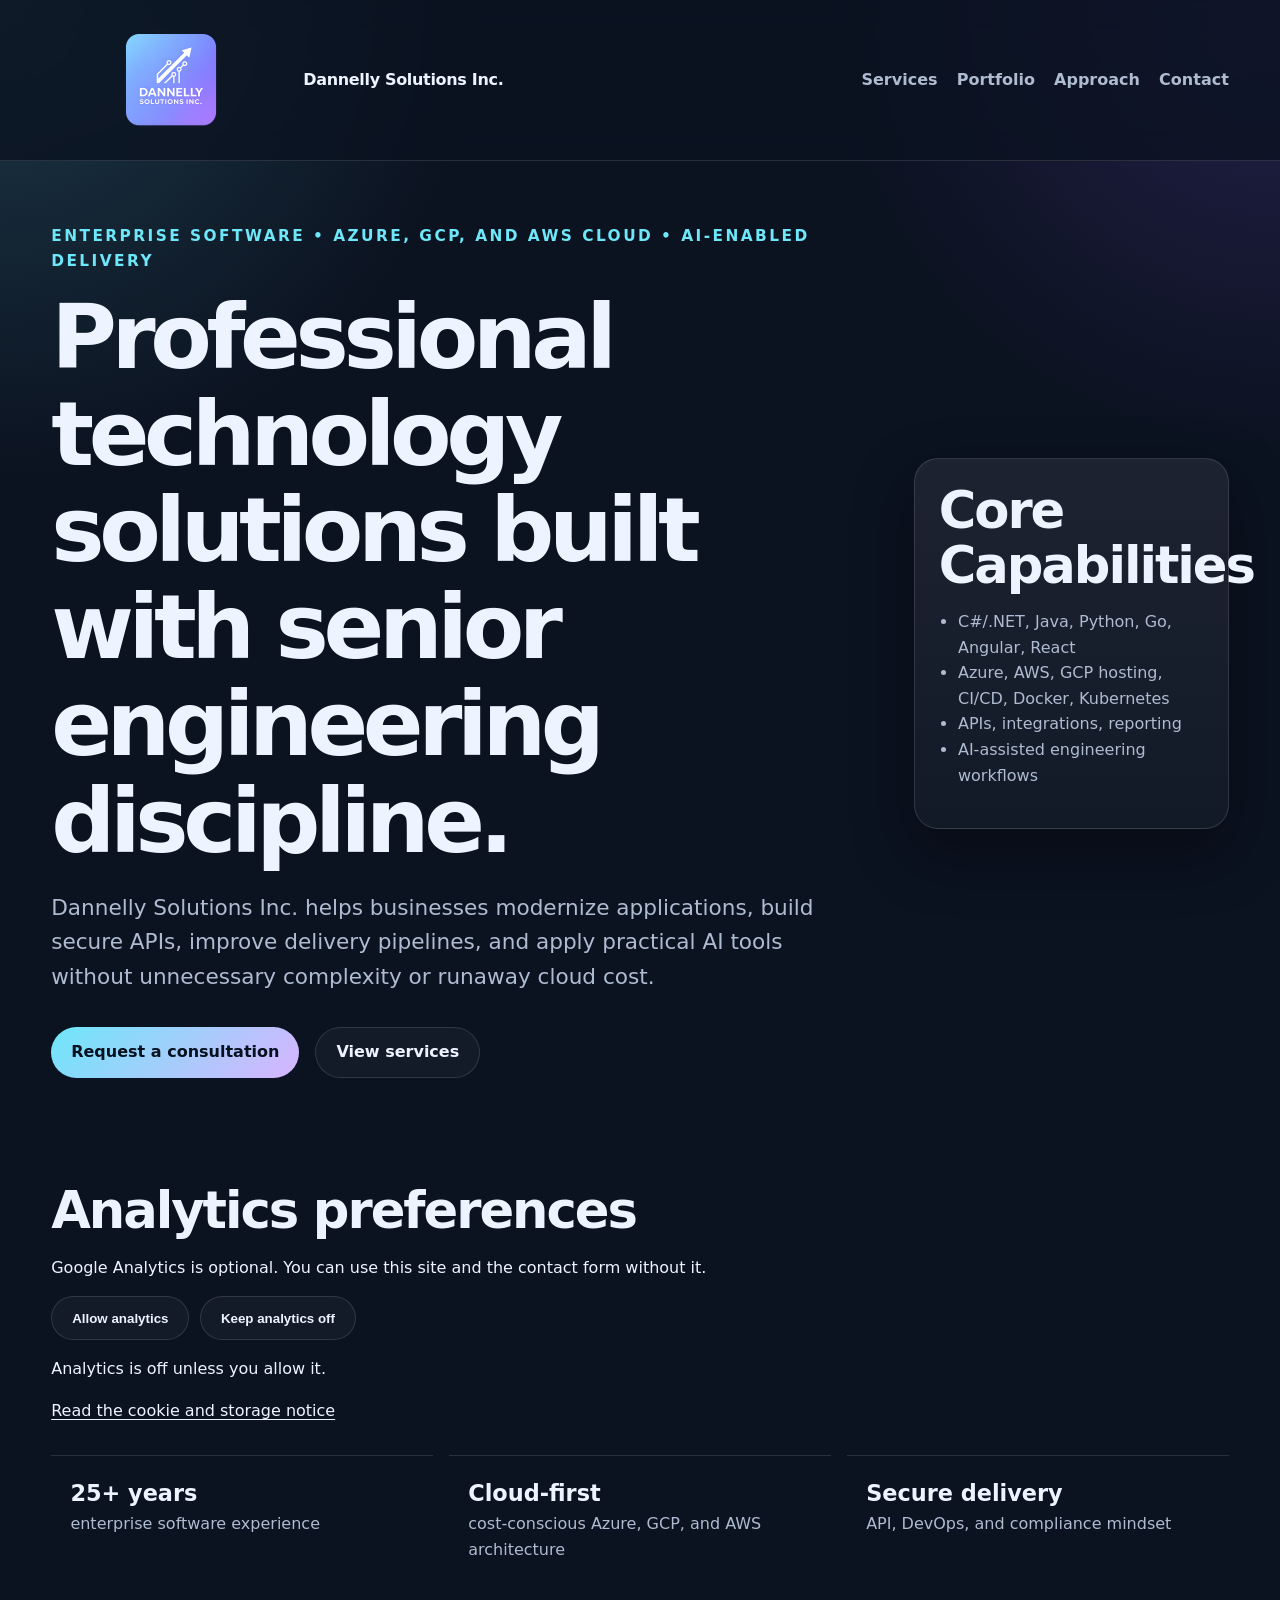
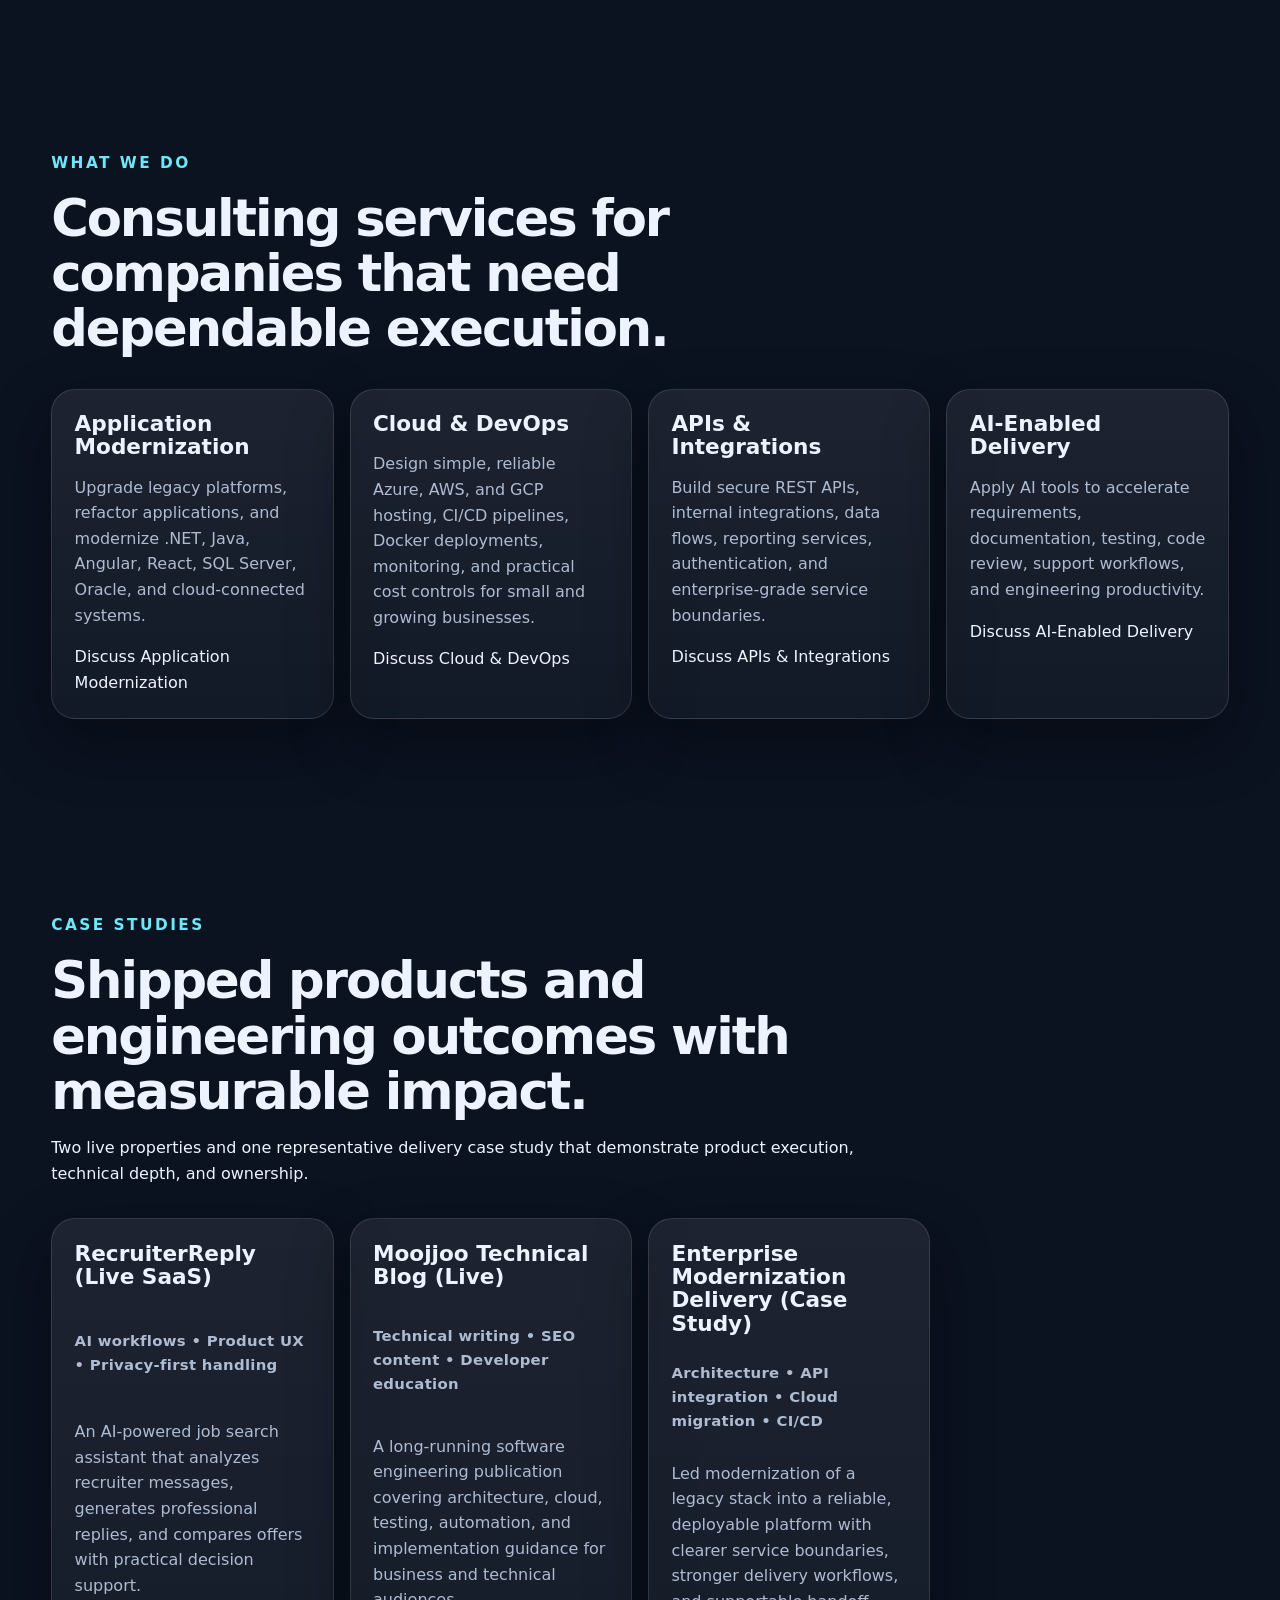
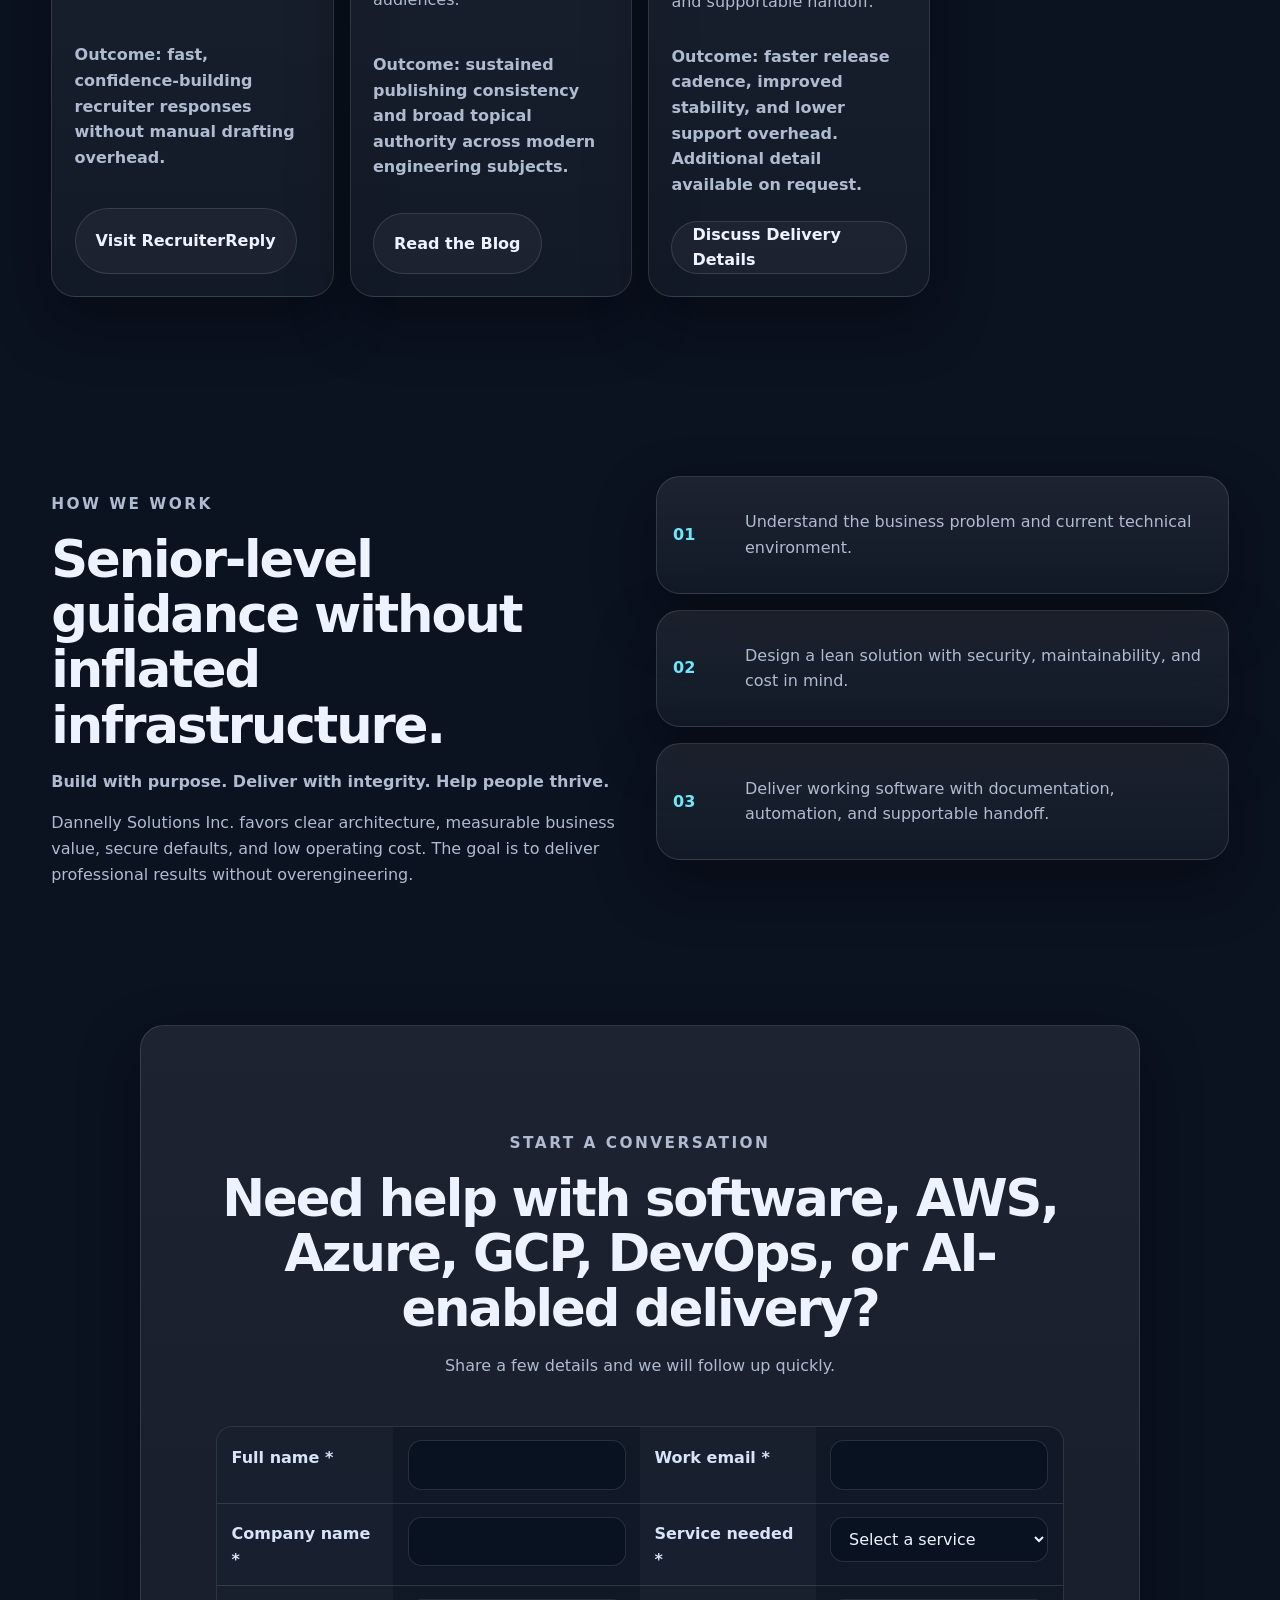
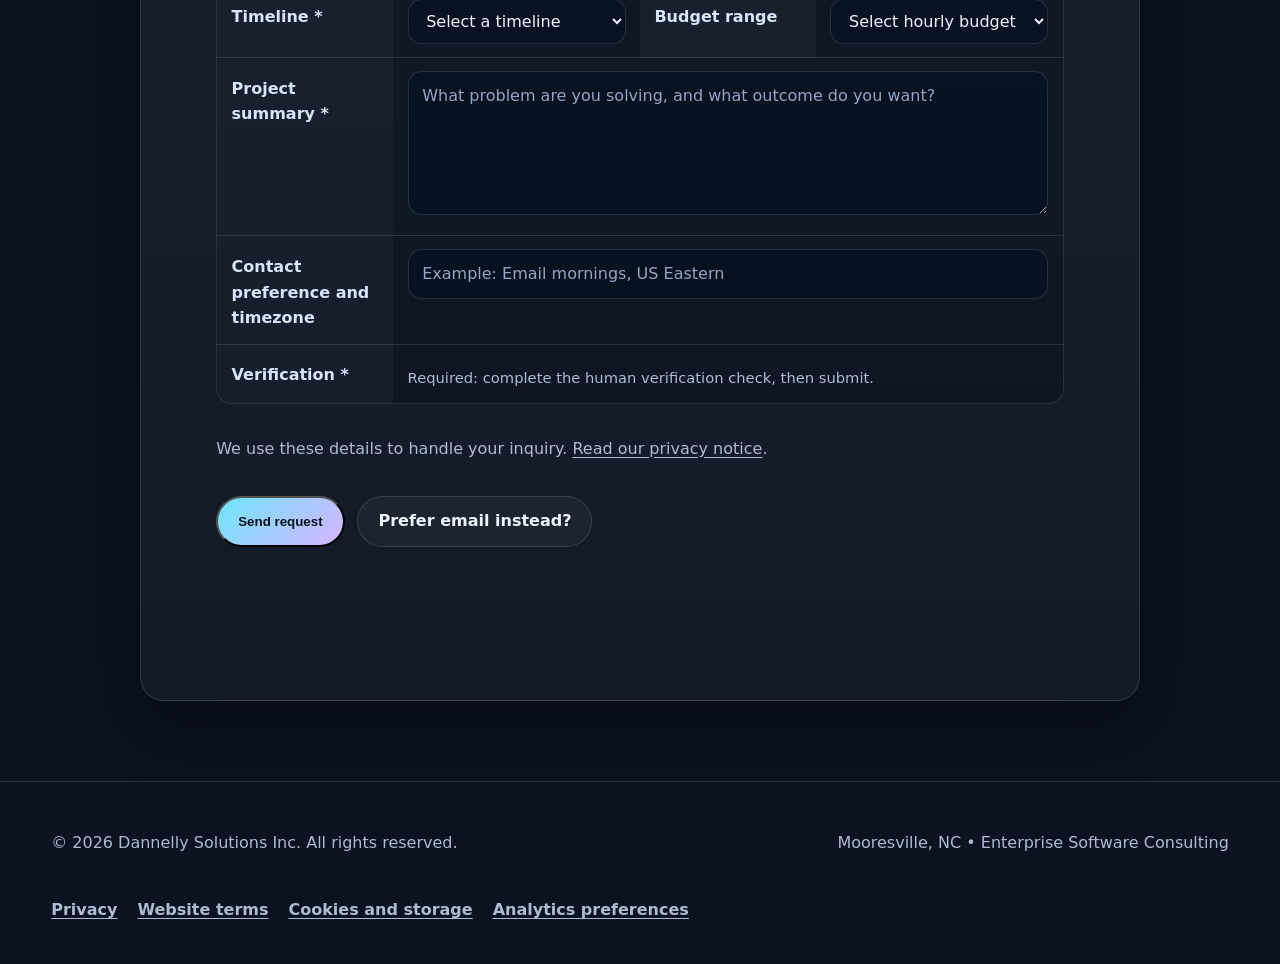
==== commit 1888525a: "Add website privacy notices and optional analytics consent (#6)" ====
--- a/index.html
+++ b/index.html
@@ -13,15 +13,6 @@
   <link rel="stylesheet" href="styles.css" />
   <script src="https://challenges.cloudflare.com/turnstile/v0/api.js" async defer></script>
 </head>
-<!-- Google tag (gtag.js) -->
-<script async src="https://www.googletagmanager.com/gtag/js?id=G-MK1NPN5N6N"></script>
-<script>
-  window.dataLayer = window.dataLayer || [];
-  function gtag(){dataLayer.push(arguments);}
-  gtag('js', new Date());
-
-  gtag('config', 'G-MK1NPN5N6N');
-</script>
 <body>
   <a class="skip-link" href="#main-content">Skip to main content</a>
   <header class="site-header">
@@ -57,6 +48,17 @@
           <li>AI-assisted engineering workflows</li>
         </ul>
       </aside>
+    </section>
+
+    <section class="section privacy-choice" id="cookie-preferences" aria-labelledby="cookie-preferences-title" hidden>
+      <h2 id="cookie-preferences-title">Analytics preferences</h2>
+      <p>Google Analytics is optional. You can use this site and the contact form without it.</p>
+      <div class="privacy-actions">
+        <button class="button secondary" id="allow-analytics" type="button">Allow analytics</button>
+        <button class="button secondary" id="reject-analytics" type="button">Keep analytics off</button>
+      </div>
+      <p class="privacy-status" id="analytics-status" role="status"></p>
+      <p><a href="cookies.html">Read the cookie and storage notice</a></p>
     </section>
 
     <section class="trust-strip" aria-label="Company strengths">
@@ -246,6 +248,7 @@
           </tbody>
         </table>
 
+        <p class="privacy-note">We use these details to handle your inquiry. <a href="privacy.html">Read our privacy notice</a>.</p>
         <div class="contact-form-actions">
           <button class="button primary" type="submit">Send request</button>
           <a class="button secondary" href="mailto:robert.dannelly@dannellysolutions.com?subject=Consulting%20Request%20-%20Dannelly%20Solutions%20Inc.">Prefer email instead?</a>
@@ -258,7 +261,14 @@
   <footer>
     <p>© <span id="year"></span> Dannelly Solutions Inc. All rights reserved.</p>
     <p>Mooresville, NC • Enterprise Software Consulting</p>
+    <nav class="policy-links" aria-label="Website policies">
+      <a href="privacy.html">Privacy</a>
+      <a href="terms.html">Website terms</a>
+      <a href="cookies.html">Cookies and storage</a>
+      <a href="#cookie-preferences" id="open-analytics-preferences" hidden>Analytics preferences</a>
+    </nav>
   </footer>
   <script src="script.js"></script>
+  <script src="analytics-preferences.js"></script>
 </body>
 </html>
--- a/styles.css
+++ b/styles.css
@@ -294,3 +294,21 @@
     transition-duration: .01ms !important;
   }
 }
+
+/* Website policies and optional analytics. */
+.policy-page { max-width: 780px; margin-inline: auto; }
+.policy-page section { margin-block: 1.6rem; }
+.policy-page p, .policy-page li { max-width: 72ch; }
+.policy-links { display: flex; justify-content: center; flex-wrap: wrap; gap: .5rem 1.25rem; }
+.policy-page a, .policy-links a, .privacy-note a, .privacy-choice a {
+  text-decoration: underline;
+  text-underline-offset: .18em;
+}
+.policy-links a { display: inline-flex; align-items: center; min-height: 44px; }
+.privacy-choice { padding-block: 1rem; }
+.privacy-choice h2 { margin-bottom: .5rem; }
+.privacy-actions { display: flex; flex-wrap: wrap; gap: .65rem; }
+.privacy-actions button { min-height: 44px; }
+.privacy-status { min-height: 1.5em; }
+.privacy-note { margin-bottom: .75rem; }
+.policy-links [hidden], .privacy-choice[hidden] { display: none; }
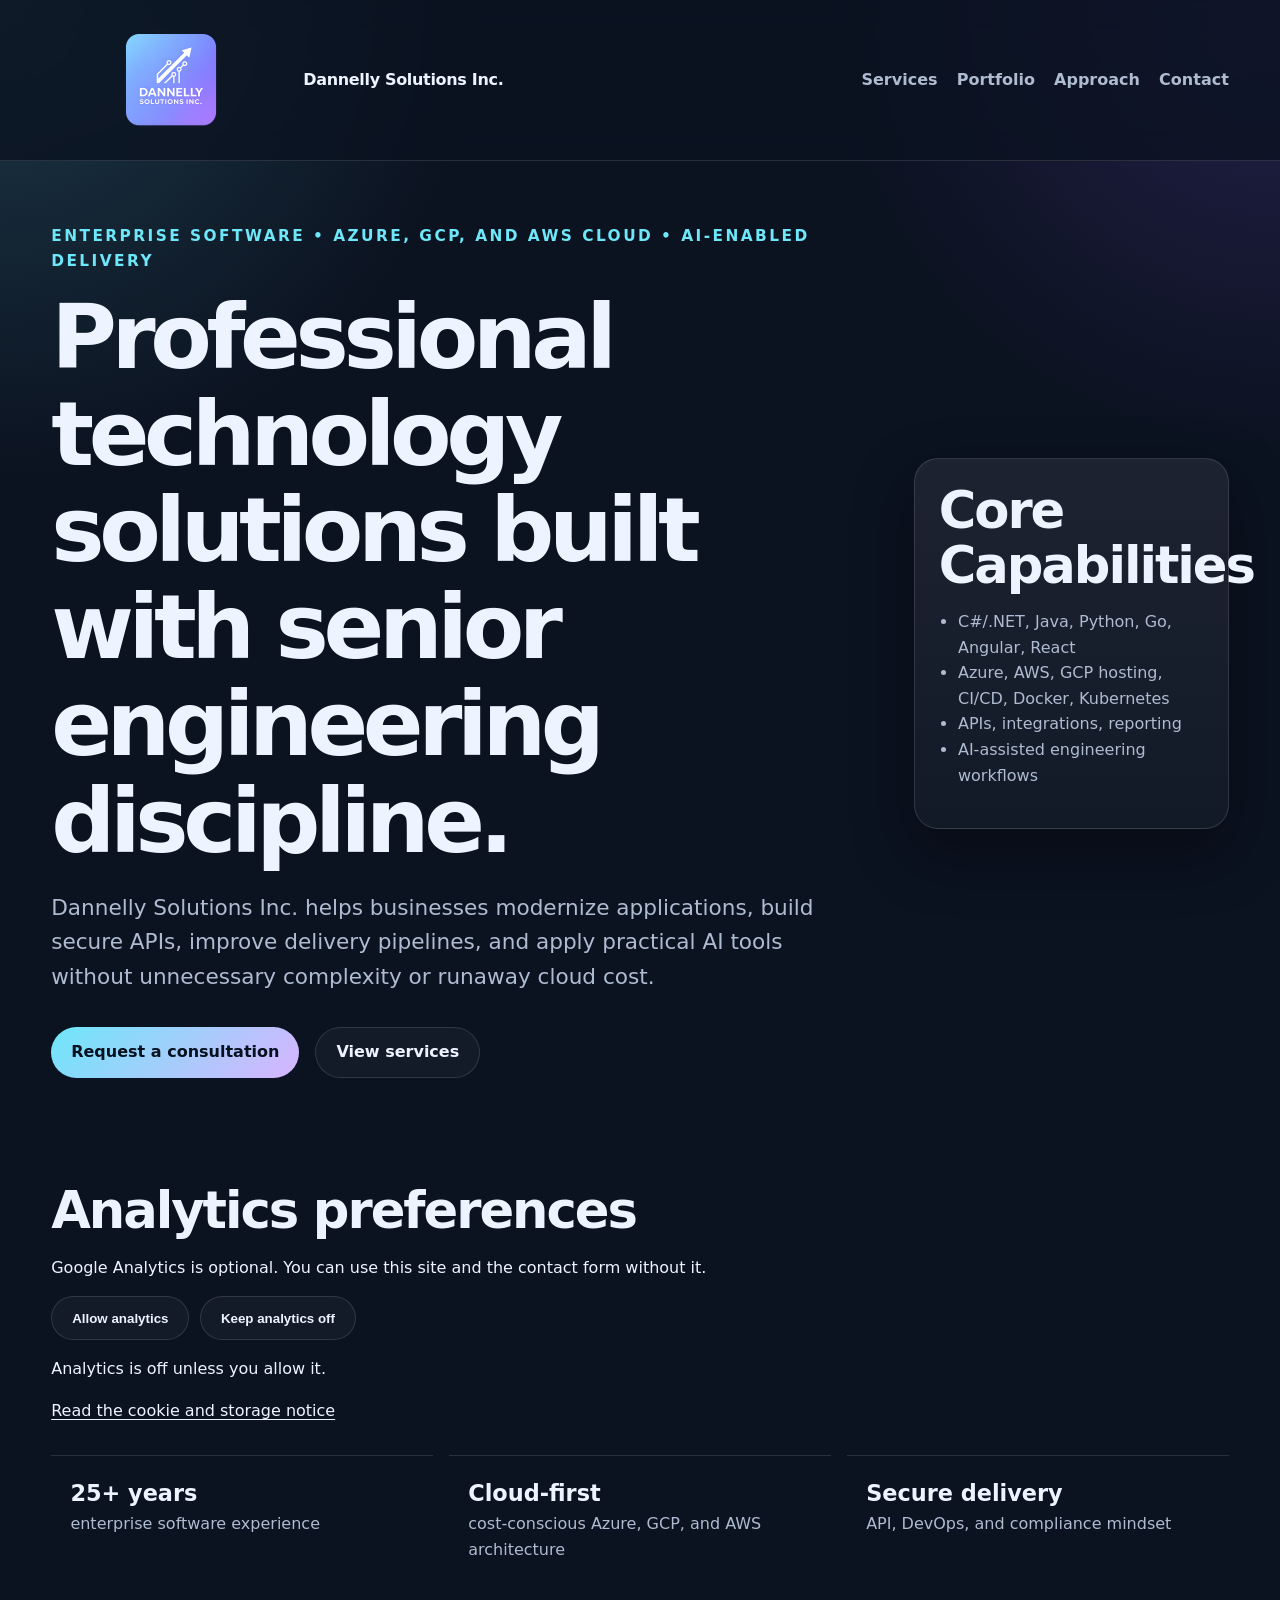
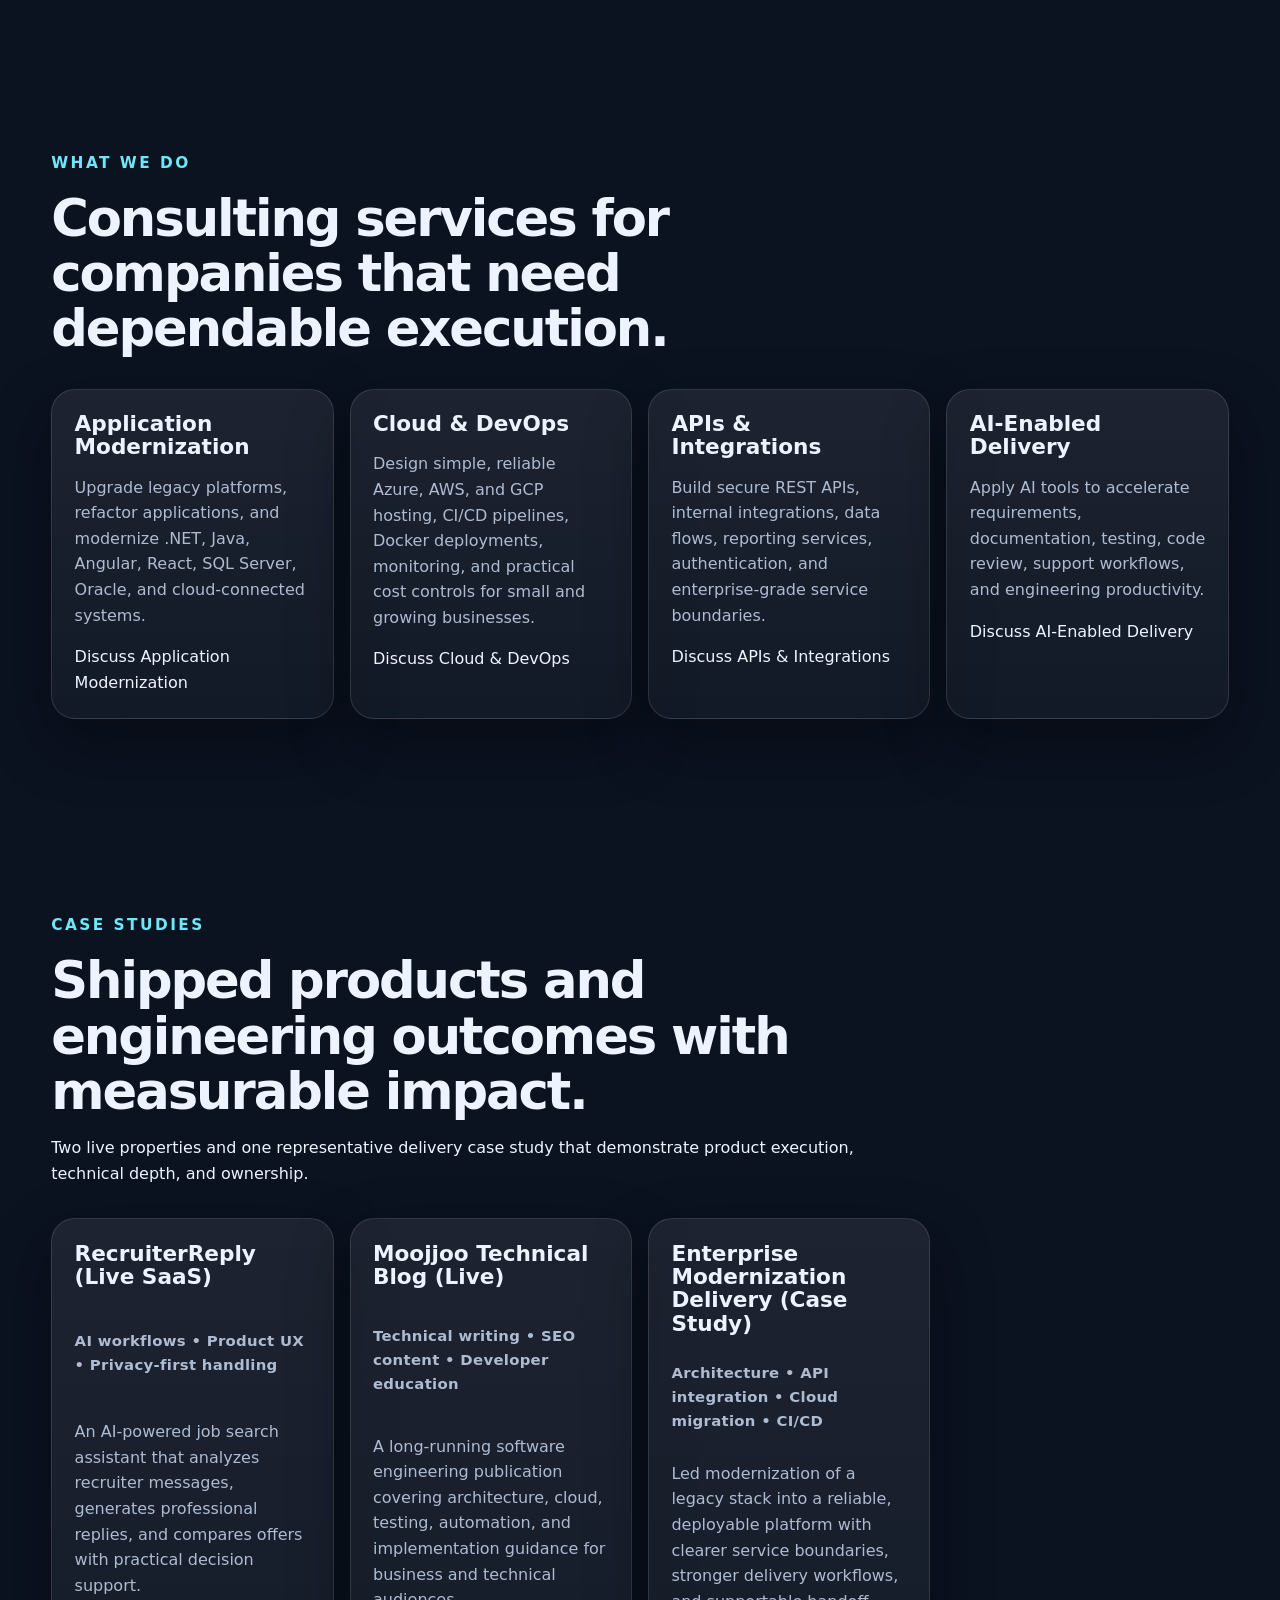
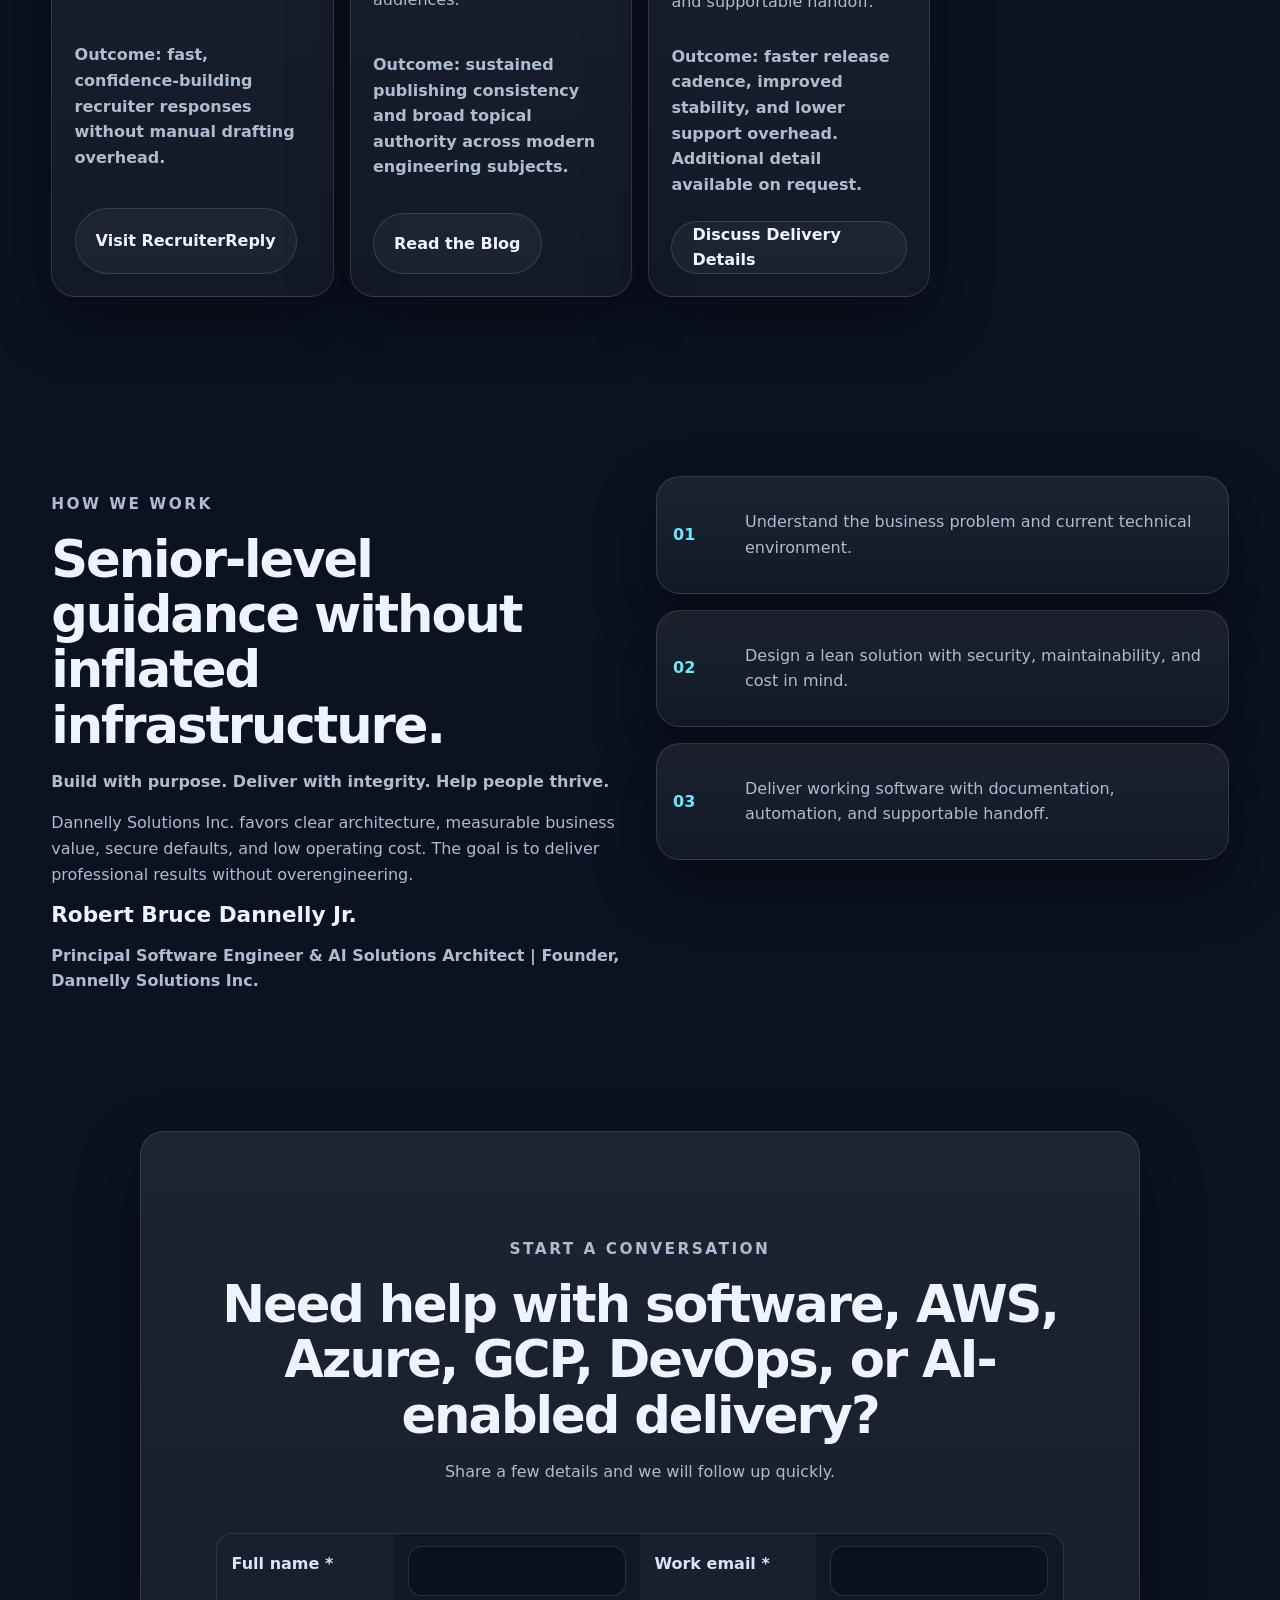
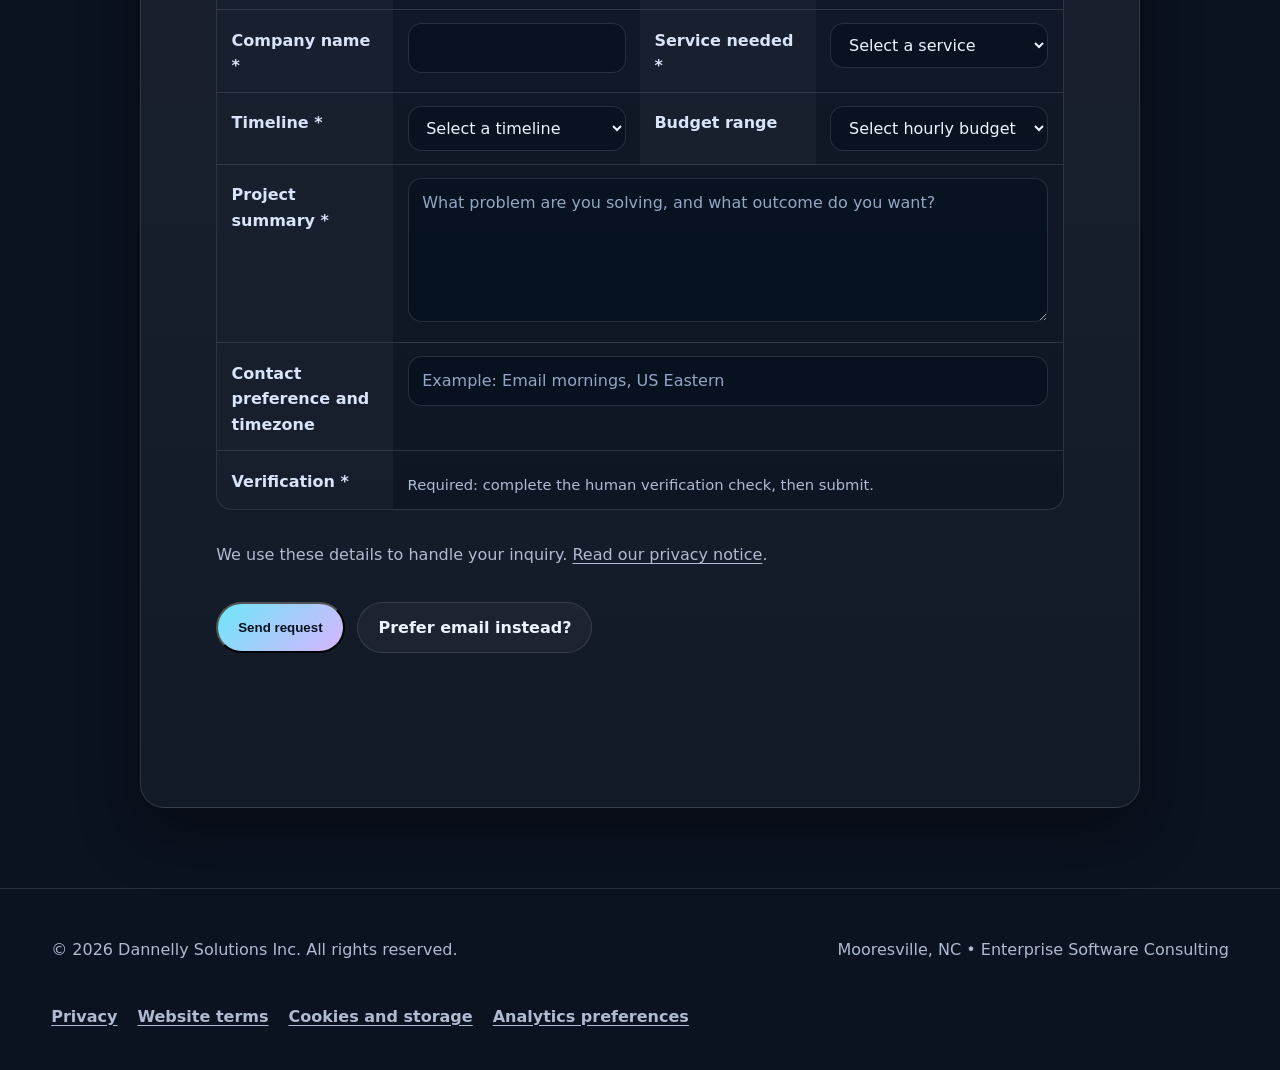
==== commit 4b293f56: "docs: add approved founder headline" ====
--- a/index.html
+++ b/index.html
@@ -133,6 +133,10 @@
         <h2>Senior-level guidance without inflated infrastructure.</h2>
         <p><strong>Build with purpose. Deliver with integrity. Help people thrive.</strong></p>
         <p>Dannelly Solutions Inc. favors clear architecture, measurable business value, secure defaults, and low operating cost. The goal is to deliver professional results without overengineering.</p>
+        <div class="founder-profile" aria-label="Founder profile">
+          <h3>Robert Bruce Dannelly Jr.</h3>
+          <p><strong>Principal Software Engineer &amp; AI Solutions Architect | Founder, Dannelly Solutions Inc.</strong></p>
+        </div>
       </div>
       <div class="steps">
         <div><span>01</span><p>Understand the business problem and current technical environment.</p></div>
